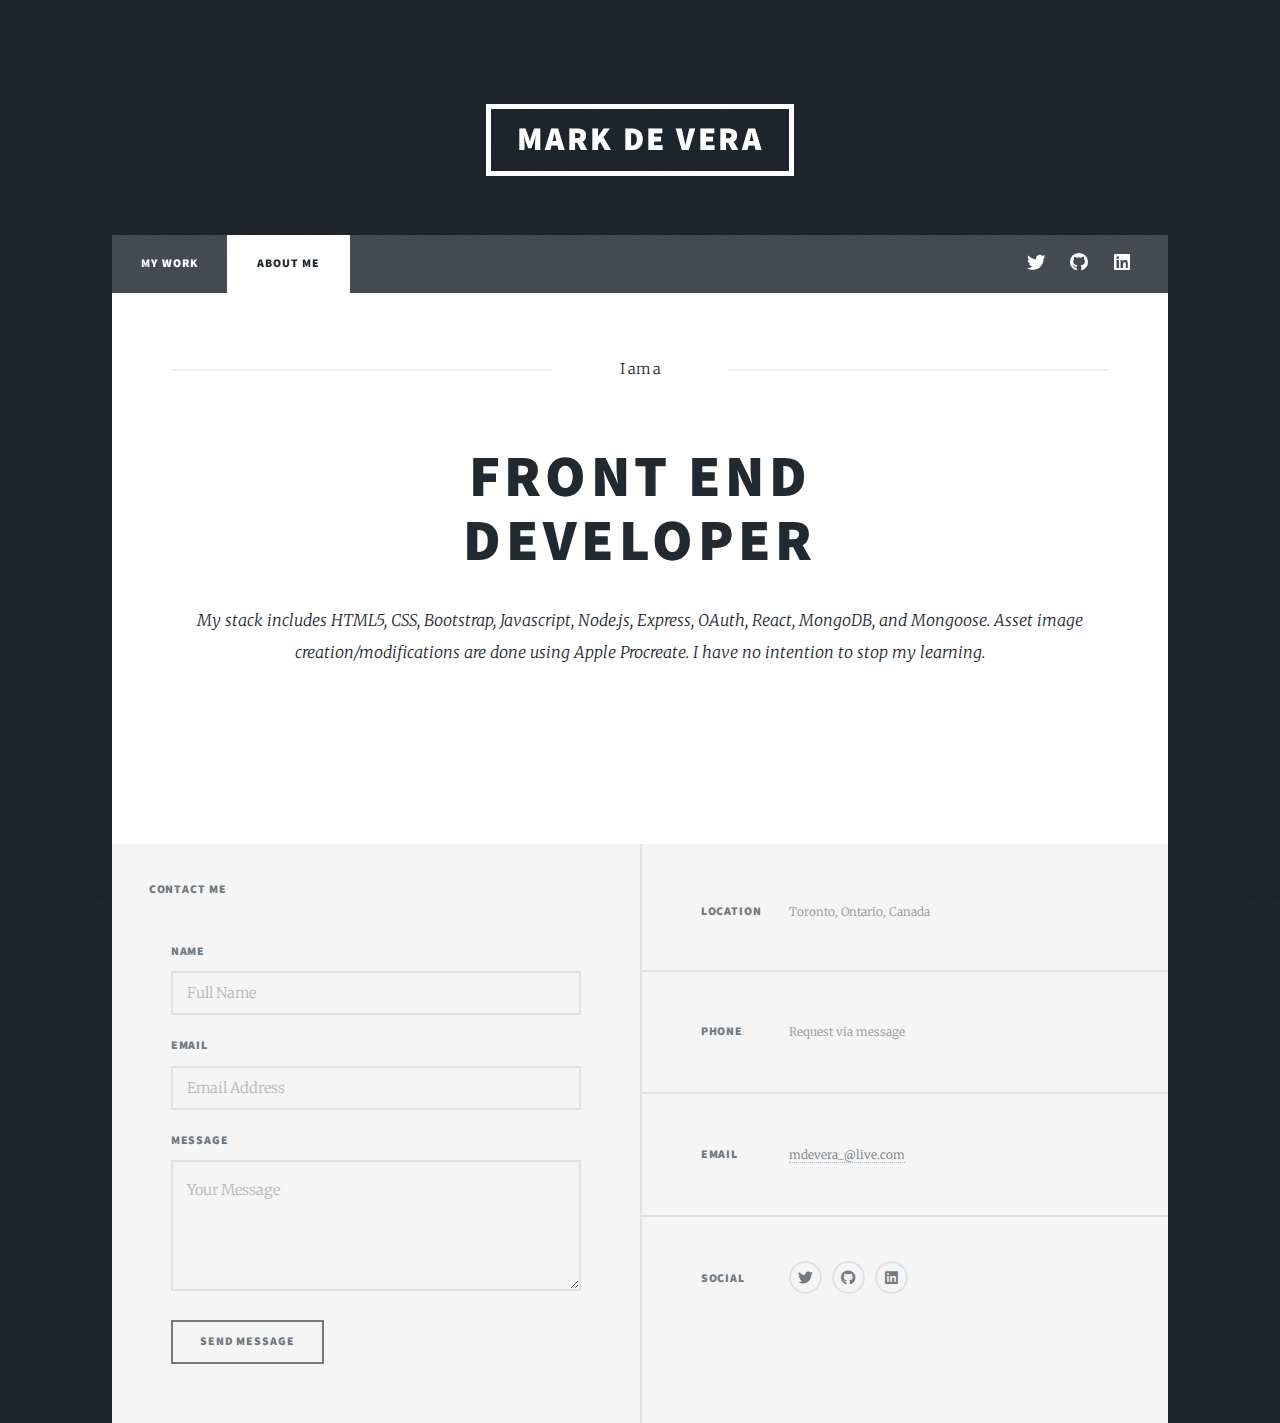
==== aboutme.html @ 7d1bdce5 "Update and rename generic.html to aboutme.html" ====
<!DOCTYPE HTML>
<!--
	Massively by HTML5 UP
	html5up.net | @ajlkn
	Free for personal and commercial use under the CCA 3.0 license (html5up.net/license)
-->
<html>
	<head>
		<title>mdevera</title>
		<meta charset="utf-8" />
		<meta name="viewport" content="width=device-width, initial-scale=1, user-scalable=no" />
		<link rel="stylesheet" href="assets/css/main.css" />
		<noscript><link rel="stylesheet" href="assets/css/noscript.css" /></noscript>
	</head>
	<body class="is-preload">

		<!-- Wrapper -->
			<div id="wrapper">

				<!-- Header -->
					<header id="header">
						<a href="index.html" class="logo">Mark De Vera</a>
					</header>

				<!-- Nav -->
					<nav id="nav">
						<ul class="links">
							<li><a href="index.html">My Work</a></li>
							<li class="active"><a href="aboutme.html">About Me</a></li>
						</ul>
						<ul class="icons">
							<li><a href="https://twitter.com/m4rkdev" class="icon brands fa-twitter"><span class="label">Twitter</span></a></li>
							<li><a href="https://github.com/murkle1" class="icon brands fa-github"><span class="label">GitHub</span></a></li>
							<li><a href="https://www.linkedin.com/in/mark-de-vera-bb4990233/" class="icon brands fa-linkedin"><span class="label">LinkedIn</span></a></li>
						</ul>
					</nav>

				<!-- Main -->
					<div id="main">

						<!-- Post -->
							<section class="post">
								<header class="major">
									<span class="date">I am a</span>
									<h1>Front End<br />
									Developer</h1>
									<p>My stack includes HTML5, CSS, Bootstrap, Javascript, Node.js, Express, OAuth, React, MongoDB, and Mongoose. Asset image creation/modifications are done using Apple Procreate. I have no intention to stop my learning.</p>
								</header>
								<div class="image main"><img src="images/prof2.jpg" alt="" /></div>
								<p>
					</div>

				<!-- Footer -->
					<footer id="footer">
						<section>
							<form action="https://formspree.io/f/xzbwywgw" method="post">
								<input type="hidden" name="_subject" value="job ????">
								<div class="fields">
									<h3> Contact Me</h3>
									<div class="field">
										<label for="name">Name</label>
										<input type="text" name="name" placeholder="Full Name" required>
									</div>
									<div class="field">
										<label for="email">Email</label>
										<input type="email" name="email" placeholder="Email Address" required>
									</div>
									<div class="field">
										<label for="message">Message</label>
										<textarea name="message" placeholder="Your Message" id="message" rows="3"></textarea>
									</div>
								</div>
								<ul class="actions">
									<li><button type="submit">Send Message</button></li>
								</ul>
							</form>
						</section>
						<section class="split contact">
							<section class="alt">
								<h3>Location</h3>
								<p>Toronto, Ontario, Canada</p>
							</section>
							<section>
								<h3>Phone</h3>
								<p>Request via message</p>
							</section>
							<section>
								<h3>Email</h3>
								<p><a href="#">mdevera_@live.com</a></p>
							</section>
							<section>
								<h3>Social</h3>
								<ul class="icons alt">
									<li><a href="https://twitter.com/m4rkdev" class="icon brands alt fa-twitter"><span class="label">Twitter</span></a></li>
									<li><a href="https://github.com/murkle1" class="icon brands alt fa-github"><span class="label">GitHub</span></a></li>
									<li><a href="https://www.linkedin.com/in/mark-de-vera-bb4990233/" class="icon brands fa-linkedin"><span class="label">LinkedIn</span></a></li>
								</ul>
							</section>
						</section>
					</footer>


		<!-- Scripts -->
			<script src="assets/js/jquery.min.js"></script>
			<script src="assets/js/jquery.scrollex.min.js"></script>
			<script src="assets/js/jquery.scrolly.min.js"></script>
			<script src="assets/js/browser.min.js"></script>
			<script src="assets/js/breakpoints.min.js"></script>
			<script src="assets/js/util.js"></script>
			<script src="assets/js/main.js"></script>

	</body>
</html>
---- assets/css/main.css ----
@import url(fontawesome-all.min.css);
@import url("https://fonts.googleapis.com/css?family=Merriweather:300,700,300italic,700italic|Source+Sans+Pro:900");

/*
	Massively by HTML5 UP
	html5up.net | @ajlkn
	Free for personal and commercial use under the CCA 3.0 license (html5up.net/license)
*/

html, body, div, span, applet, object,
iframe, h1, h2, h3, h4, h5, h6, p, blockquote,
pre, a, abbr, acronym, address, big, cite,
code, del, dfn, em, img, ins, kbd, q, s, samp,
small, strike, strong, sub, sup, tt, var, b,
u, i, center, dl, dt, dd, ol, ul, li, fieldset,
form, label, legend, table, caption, tbody,
tfoot, thead, tr, th, td, article, aside,
canvas, details, embed, figure, figcaption,
footer, header, hgroup, menu, nav, output, ruby,
section, summary, time, mark, audio, video {
	margin: 0;
	padding: 0;
	border: 0;
	font-size: 100%;
	font: inherit;
	vertical-align: baseline;}

article, aside, details, figcaption, figure,
footer, header, hgroup, menu, nav, section {
	display: block;}

body {
	line-height: 1;
}

ol, ul {
	list-style: none;
}

blockquote, q {
	quotes: none;
}

	blockquote:before, blockquote:after, q:before, q:after {
		content: '';
		content: none;
	}

table {
	border-collapse: collapse;
	border-spacing: 0;
}

body {
	-webkit-text-size-adjust: none;
}

mark {
	background-color: transparent;
	color: inherit;
}

input::-moz-focus-inner {
	border: 0;
	padding: 0;
}

input, select, textarea {
	-moz-appearance: none;
	-webkit-appearance: none;
	-ms-appearance: none;
	appearance: none;
}

/* Basic */

	@-ms-viewport {
		width: device-width;
	}

	body {
		-ms-overflow-style: scrollbar;
	}

	@media screen and (max-width: 480px) {

		html, body {
			min-width: 320px;
		}

	}

	html {
		box-sizing: border-box;
	}

	*, *:before, *:after {
		box-sizing: inherit;
	}

	body {
		background-color: #1e252d;
	}

		body.is-preload *, body.is-preload *:before, body.is-preload *:after {
			-moz-animation: none !important;
			-webkit-animation: none !important;
			-ms-animation: none !important;
			animation: none !important;
			-moz-transition: none !important;
			-webkit-transition: none !important;
			-ms-transition: none !important;
			transition: none !important;
		}

/* Type */

	html {
		font-size: 16pt;
	}

		@media screen and (max-width: 1680px) {

			html {
				font-size: 12pt;
			}

		}

		@media screen and (max-width: 1280px) {

			html {
				font-size: 11pt;
			}

		}

		@media screen and (max-width: 360px) {

			html {
				font-size: 10pt;
			}

		}

	body {
		color: #212931;
	}

	body, input, select, textarea {
		font-family: "Merriweather", Georgia, serif;
		font-weight: 300;
		font-size: 1rem;
		line-height: 2.375;
	}

	a {
		-moz-transition: color 0.2s ease-in-out, background-color 0.2s ease-in-out, border-color 0.2s ease-in-out, box-shadow 0.2s ease-in-out;
		-webkit-transition: color 0.2s ease-in-out, background-color 0.2s ease-in-out, border-color 0.2s ease-in-out, box-shadow 0.2s ease-in-out;
		-ms-transition: color 0.2s ease-in-out, background-color 0.2s ease-in-out, border-color 0.2s ease-in-out, box-shadow 0.2s ease-in-out;
		transition: color 0.2s ease-in-out, background-color 0.2s ease-in-out, border-color 0.2s ease-in-out, box-shadow 0.2s ease-in-out;
		border-bottom: dotted 1px;
		text-decoration: none;
	}

		a:hover {
			border-bottom-color: transparent;
		}

	strong, b {
		font-weight: 600;
	}

	em, i {
		font-style: italic;
	}

	p {
		text-align: justify;
		margin: 0 0 2rem 0;
	}

	h1, h2, h3, h4, h5, h6 {
		font-family: "Source Sans Pro", Helvetica, sans-serif;
		font-weight: 900;
		line-height: 1.5;
		letter-spacing: 0.075em;
		text-transform: uppercase;
		margin: 0 0 1rem 0;
	}

		h1 a, h2 a, h3 a, h4 a, h5 a, h6 a {
			border-bottom: 0;
			color: inherit;
			text-decoration: none;
		}

	h1 {
		font-size: 4rem;
		line-height: 1.1;
		margin: 0 0 2rem 0;
	}

	h2 {
		font-size: 1.75rem;
		line-height: 1.3;
		margin: 0 0 1.5rem 0;
	}

	h3 {
		font-size: 1.25rem;
		margin: 0 0 1.5rem 0;
	}

	h4 {
		font-size: 1rem;
	}

	h5 {
		font-size: 0.9rem;
	}

	h6 {
		font-size: 0.8rem;
	}

	sub {
		font-size: 0.8rem;
		position: relative;
		top: 0.5rem;
	}

	sup {
		font-size: 0.8rem;
		position: relative;
		top: -0.5rem;
	}

	blockquote {
		border-left: solid 4px;
		font-style: italic;
		margin: 0 0 2rem 0;
		padding: 0.5rem 0 0.5rem 2rem;
	}

	code {
		border: solid 2px;
		font-family: "Courier New", monospace;
		font-size: 0.9rem;
		margin: 0 0.25rem;
		padding: 0.25rem 0.65rem;
	}

	pre {
		-webkit-overflow-scrolling: touch;
		font-family: "Courier New", monospace;
		font-size: 0.9rem;
		margin: 0 0 2rem 0;
	}

		pre code {
			display: block;
			line-height: 1.75;
			padding: 1rem 1.5rem;
			overflow-x: auto;
		}

	hr {
		border: 0;
		border-bottom: solid 2px;
		margin: 3rem 0;
	}

		hr.major {
			margin: 5rem 0;
		}

	.align-left {
		text-align: left;
	}

	.align-center {
		text-align: center;
	}

	.align-right {
		text-align: right;
	}

	input, select, textarea {
		color: #212931;
	}

	a {
		color: #212931;
		border-bottom-color: rgba(33, 41, 49, 0.5);
	}

		a:hover {
			border-bottom-color: transparent;
			color: #18bfef !important;
		}

	strong, b {
		color: #212931;
	}

	h1, h2, h3, h4, h5, h6 {
		color: #212931;
	}

	blockquote {
		border-left-color: #eeeeee;
	}

	code {
		background: rgba(220, 220, 220, 0.25);
		border-color: #eeeeee;
	}

	hr {
		border-bottom-color: #eeeeee;
	}

/* Row */

	.row {
		display: flex;
		flex-wrap: wrap;
		box-sizing: border-box;
		align-items: stretch;
	}

		.row > * {
			box-sizing: border-box;
		}

		.row.gtr-uniform > * > :last-child {
			margin-bottom: 0;
		}

		.row.aln-left {
			justify-content: flex-start;
		}

		.row.aln-center {
			justify-content: center;
		}

		.row.aln-right {
			justify-content: flex-end;
		}

		.row.aln-top {
			align-items: flex-start;
		}

		.row.aln-middle {
			align-items: center;
		}

		.row.aln-bottom {
			align-items: flex-end;
		}

		.row > .imp {
			order: -1;
		}

		.row > .col-1 {
			width: 8.33333%;
		}

		.row > .off-1 {
			margin-left: 8.33333%;
		}

		.row > .col-2 {
			width: 16.66667%;
		}

		.row > .off-2 {
			margin-left: 16.66667%;
		}

		.row > .col-3 {
			width: 25%;
		}

		.row > .off-3 {
			margin-left: 25%;
		}

		.row > .col-4 {
			width: 33.33333%;
		}

		.row > .off-4 {
			margin-left: 33.33333%;
		}

		.row > .col-5 {
			width: 41.66667%;
		}

		.row > .off-5 {
			margin-left: 41.66667%;
		}

		.row > .col-6 {
			width: 50%;
		}

		.row > .off-6 {
			margin-left: 50%;
		}

		.row > .col-7 {
			width: 58.33333%;
		}

		.row > .off-7 {
			margin-left: 58.33333%;
		}

		.row > .col-8 {
			width: 66.66667%;
		}

		.row > .off-8 {
			margin-left: 66.66667%;
		}

		.row > .col-9 {
			width: 75%;
		}

		.row > .off-9 {
			margin-left: 75%;
		}

		.row > .col-10 {
			width: 83.33333%;
		}

		.row > .off-10 {
			margin-left: 83.33333%;
		}

		.row > .col-11 {
			width: 91.66667%;
		}

		.row > .off-11 {
			margin-left: 91.66667%;
		}

		.row > .col-12 {
			width: 100%;
		}

		.row > .off-12 {
			margin-left: 100%;
		}

		.row.gtr-0 {
			margin-top: 0;
			margin-left: 0rem;
		}

			.row.gtr-0 > * {
				padding: 0 0 0 0rem;
			}

			.row.gtr-0.gtr-uniform {
				margin-top: 0rem;
			}

				.row.gtr-0.gtr-uniform > * {
					padding-top: 0rem;
				}

		.row.gtr-25 {
			margin-top: 0;
			margin-left: -0.375rem;
		}

			.row.gtr-25 > * {
				padding: 0 0 0 0.375rem;
			}

			.row.gtr-25.gtr-uniform {
				margin-top: -0.375rem;
			}

				.row.gtr-25.gtr-uniform > * {
					padding-top: 0.375rem;
				}

		.row.gtr-50 {
			margin-top: 0;
			margin-left: -0.75rem;
		}

			.row.gtr-50 > * {
				padding: 0 0 0 0.75rem;
			}

			.row.gtr-50.gtr-uniform {
				margin-top: -0.75rem;
			}

				.row.gtr-50.gtr-uniform > * {
					padding-top: 0.75rem;
				}

		.row {
			margin-top: 0;
			margin-left: -1.5rem;
		}

			.row > * {
				padding: 0 0 0 1.5rem;
			}

			.row.gtr-uniform {
				margin-top: -1.5rem;
			}

				.row.gtr-uniform > * {
					padding-top: 1.5rem;
				}

		.row.gtr-150 {
			margin-top: 0;
			margin-left: -2.25rem;
		}

			.row.gtr-150 > * {
				padding: 0 0 0 2.25rem;
			}

			.row.gtr-150.gtr-uniform {
				margin-top: -2.25rem;
			}

				.row.gtr-150.gtr-uniform > * {
					padding-top: 2.25rem;
				}

		.row.gtr-200 {
			margin-top: 0;
			margin-left: -3rem;
		}

			.row.gtr-200 > * {
				padding: 0 0 0 3rem;
			}

			.row.gtr-200.gtr-uniform {
				margin-top: -3rem;
			}

				.row.gtr-200.gtr-uniform > * {
					padding-top: 3rem;
				}

		@media screen and (max-width: 1680px) {

			.row {
				display: flex;
				flex-wrap: wrap;
				box-sizing: border-box;
				align-items: stretch;
			}

				.row > * {
					box-sizing: border-box;
				}

				.row.gtr-uniform > * > :last-child {
					margin-bottom: 0;
				}

				.row.aln-left {
					justify-content: flex-start;
				}

				.row.aln-center {
					justify-content: center;
				}

				.row.aln-right {
					justify-content: flex-end;
				}

				.row.aln-top {
					align-items: flex-start;
				}

				.row.aln-middle {
					align-items: center;
				}

				.row.aln-bottom {
					align-items: flex-end;
				}

				.row > .imp-xlarge {
					order: -1;
				}

				.row > .col-1-xlarge {
					width: 8.33333%;
				}

				.row > .off-1-xlarge {
					margin-left: 8.33333%;
				}

				.row > .col-2-xlarge {
					width: 16.66667%;
				}

				.row > .off-2-xlarge {
					margin-left: 16.66667%;
				}

				.row > .col-3-xlarge {
					width: 25%;
				}

				.row > .off-3-xlarge {
					margin-left: 25%;
				}

				.row > .col-4-xlarge {
					width: 33.33333%;
				}

				.row > .off-4-xlarge {
					margin-left: 33.33333%;
				}

				.row > .col-5-xlarge {
					width: 41.66667%;
				}

				.row > .off-5-xlarge {
					margin-left: 41.66667%;
				}

				.row > .col-6-xlarge {
					width: 50%;
				}

				.row > .off-6-xlarge {
					margin-left: 50%;
				}

				.row > .col-7-xlarge {
					width: 58.33333%;
				}

				.row > .off-7-xlarge {
					margin-left: 58.33333%;
				}

				.row > .col-8-xlarge {
					width: 66.66667%;
				}

				.row > .off-8-xlarge {
					margin-left: 66.66667%;
				}

				.row > .col-9-xlarge {
					width: 75%;
				}

				.row > .off-9-xlarge {
					margin-left: 75%;
				}

				.row > .col-10-xlarge {
					width: 83.33333%;
				}

				.row > .off-10-xlarge {
					margin-left: 83.33333%;
				}

				.row > .col-11-xlarge {
					width: 91.66667%;
				}

				.row > .off-11-xlarge {
					margin-left: 91.66667%;
				}

				.row > .col-12-xlarge {
					width: 100%;
				}

				.row > .off-12-xlarge {
					margin-left: 100%;
				}

				.row.gtr-0 {
					margin-top: 0;
					margin-left: 0rem;
				}

					.row.gtr-0 > * {
						padding: 0 0 0 0rem;
					}

					.row.gtr-0.gtr-uniform {
						margin-top: 0rem;
					}

						.row.gtr-0.gtr-uniform > * {
							padding-top: 0rem;
						}

				.row.gtr-25 {
					margin-top: 0;
					margin-left: -0.375rem;
				}

					.row.gtr-25 > * {
						padding: 0 0 0 0.375rem;
					}

					.row.gtr-25.gtr-uniform {
						margin-top: -0.375rem;
					}

						.row.gtr-25.gtr-uniform > * {
							padding-top: 0.375rem;
						}

				.row.gtr-50 {
					margin-top: 0;
					margin-left: -0.75rem;
				}

					.row.gtr-50 > * {
						padding: 0 0 0 0.75rem;
					}

					.row.gtr-50.gtr-uniform {
						margin-top: -0.75rem;
					}

						.row.gtr-50.gtr-uniform > * {
							padding-top: 0.75rem;
						}

				.row {
					margin-top: 0;
					margin-left: -1.5rem;
				}

					.row > * {
						padding: 0 0 0 1.5rem;
					}

					.row.gtr-uniform {
						margin-top: -1.5rem;
					}

						.row.gtr-uniform > * {
							padding-top: 1.5rem;
						}

				.row.gtr-150 {
					margin-top: 0;
					margin-left: -2.25rem;
				}

					.row.gtr-150 > * {
						padding: 0 0 0 2.25rem;
					}

					.row.gtr-150.gtr-uniform {
						margin-top: -2.25rem;
					}

						.row.gtr-150.gtr-uniform > * {
							padding-top: 2.25rem;
						}

				.row.gtr-200 {
					margin-top: 0;
					margin-left: -3rem;
				}

					.row.gtr-200 > * {
						padding: 0 0 0 3rem;
					}

					.row.gtr-200.gtr-uniform {
						margin-top: -3rem;
					}

						.row.gtr-200.gtr-uniform > * {
							padding-top: 3rem;
						}

		}

		@media screen and (max-width: 1280px) {

			.row {
				display: flex;
				flex-wrap: wrap;
				box-sizing: border-box;
				align-items: stretch;
			}

				.row > * {
					box-sizing: border-box;
				}

				.row.gtr-uniform > * > :last-child {
					margin-bottom: 0;
				}

				.row.aln-left {
					justify-content: flex-start;
				}

				.row.aln-center {
					justify-content: center;
				}

				.row.aln-right {
					justify-content: flex-end;
				}

				.row.aln-top {
					align-items: flex-start;
				}

				.row.aln-middle {
					align-items: center;
				}

				.row.aln-bottom {
					align-items: flex-end;
				}

				.row > .imp-large {
					order: -1;
				}

				.row > .col-1-large {
					width: 8.33333%;
				}

				.row > .off-1-large {
					margin-left: 8.33333%;
				}

				.row > .col-2-large {
					width: 16.66667%;
				}

				.row > .off-2-large {
					margin-left: 16.66667%;
				}

				.row > .col-3-large {
					width: 25%;
				}

				.row > .off-3-large {
					margin-left: 25%;
				}

				.row > .col-4-large {
					width: 33.33333%;
				}

				.row > .off-4-large {
					margin-left: 33.33333%;
				}

				.row > .col-5-large {
					width: 41.66667%;
				}

				.row > .off-5-large {
					margin-left: 41.66667%;
				}

				.row > .col-6-large {
					width: 50%;
				}

				.row > .off-6-large {
					margin-left: 50%;
				}

				.row > .col-7-large {
					width: 58.33333%;
				}

				.row > .off-7-large {
					margin-left: 58.33333%;
				}

				.row > .col-8-large {
					width: 66.66667%;
				}

				.row > .off-8-large {
					margin-left: 66.66667%;
				}

				.row > .col-9-large {
					width: 75%;
				}

				.row > .off-9-large {
					margin-left: 75%;
				}

				.row > .col-10-large {
					width: 83.33333%;
				}

				.row > .off-10-large {
					margin-left: 83.33333%;
				}

				.row > .col-11-large {
					width: 91.66667%;
				}

				.row > .off-11-large {
					margin-left: 91.66667%;
				}

				.row > .col-12-large {
					width: 100%;
				}

				.row > .off-12-large {
					margin-left: 100%;
				}

				.row.gtr-0 {
					margin-top: 0;
					margin-left: 0rem;
				}

					.row.gtr-0 > * {
						padding: 0 0 0 0rem;
					}

					.row.gtr-0.gtr-uniform {
						margin-top: 0rem;
					}

						.row.gtr-0.gtr-uniform > * {
							padding-top: 0rem;
						}

				.row.gtr-25 {
					margin-top: 0;
					margin-left: -0.375rem;
				}

					.row.gtr-25 > * {
						padding: 0 0 0 0.375rem;
					}

					.row.gtr-25.gtr-uniform {
						margin-top: -0.375rem;
					}

						.row.gtr-25.gtr-uniform > * {
							padding-top: 0.375rem;
						}

				.row.gtr-50 {
					margin-top: 0;
					margin-left: -0.75rem;
				}

					.row.gtr-50 > * {
						padding: 0 0 0 0.75rem;
					}

					.row.gtr-50.gtr-uniform {
						margin-top: -0.75rem;
					}

						.row.gtr-50.gtr-uniform > * {
							padding-top: 0.75rem;
						}

				.row {
					margin-top: 0;
					margin-left: -1.5rem;
				}

					.row > * {
						padding: 0 0 0 1.5rem;
					}

					.row.gtr-uniform {
						margin-top: -1.5rem;
					}

						.row.gtr-uniform > * {
							padding-top: 1.5rem;
						}

				.row.gtr-150 {
					margin-top: 0;
					margin-left: -2.25rem;
				}

					.row.gtr-150 > * {
						padding: 0 0 0 2.25rem;
					}

					.row.gtr-150.gtr-uniform {
						margin-top: -2.25rem;
					}

						.row.gtr-150.gtr-uniform > * {
							padding-top: 2.25rem;
						}

				.row.gtr-200 {
					margin-top: 0;
					margin-left: -3rem;
				}

					.row.gtr-200 > * {
						padding: 0 0 0 3rem;
					}

					.row.gtr-200.gtr-uniform {
						margin-top: -3rem;
					}

						.row.gtr-200.gtr-uniform > * {
							padding-top: 3rem;
						}

		}

		@media screen and (max-width: 980px) {

			.row {
				display: flex;
				flex-wrap: wrap;
				box-sizing: border-box;
				align-items: stretch;
			}

				.row > * {
					box-sizing: border-box;
				}

				.row.gtr-uniform > * > :last-child {
					margin-bottom: 0;
				}

				.row.aln-left {
					justify-content: flex-start;
				}

				.row.aln-center {
					justify-content: center;
				}

				.row.aln-right {
					justify-content: flex-end;
				}

				.row.aln-top {
					align-items: flex-start;
				}

				.row.aln-middle {
					align-items: center;
				}

				.row.aln-bottom {
					align-items: flex-end;
				}

				.row > .imp-medium {
					order: -1;
				}

				.row > .col-1-medium {
					width: 8.33333%;
				}

				.row > .off-1-medium {
					margin-left: 8.33333%;
				}

				.row > .col-2-medium {
					width: 16.66667%;
				}

				.row > .off-2-medium {
					margin-left: 16.66667%;
				}

				.row > .col-3-medium {
					width: 25%;
				}

				.row > .off-3-medium {
					margin-left: 25%;
				}

				.row > .col-4-medium {
					width: 33.33333%;
				}

				.row > .off-4-medium {
					margin-left: 33.33333%;
				}

				.row > .col-5-medium {
					width: 41.66667%;
				}

				.row > .off-5-medium {
					margin-left: 41.66667%;
				}

				.row > .col-6-medium {
					width: 50%;
				}

				.row > .off-6-medium {
					margin-left: 50%;
				}

				.row > .col-7-medium {
					width: 58.33333%;
				}

				.row > .off-7-medium {
					margin-left: 58.33333%;
				}

				.row > .col-8-medium {
					width: 66.66667%;
				}

				.row > .off-8-medium {
					margin-left: 66.66667%;
				}

				.row > .col-9-medium {
					width: 75%;
				}

				.row > .off-9-medium {
					margin-left: 75%;
				}

				.row > .col-10-medium {
					width: 83.33333%;
				}

				.row > .off-10-medium {
					margin-left: 83.33333%;
				}

				.row > .col-11-medium {
					width: 91.66667%;
				}

				.row > .off-11-medium {
					margin-left: 91.66667%;
				}

				.row > .col-12-medium {
					width: 100%;
				}

				.row > .off-12-medium {
					margin-left: 100%;
				}

				.row.gtr-0 {
					margin-top: 0;
					margin-left: 0rem;
				}

					.row.gtr-0 > * {
						padding: 0 0 0 0rem;
					}

					.row.gtr-0.gtr-uniform {
						margin-top: 0rem;
					}

						.row.gtr-0.gtr-uniform > * {
							padding-top: 0rem;
						}

				.row.gtr-25 {
					margin-top: 0;
					margin-left: -0.375rem;
				}

					.row.gtr-25 > * {
						padding: 0 0 0 0.375rem;
					}

					.row.gtr-25.gtr-uniform {
						margin-top: -0.375rem;
					}

						.row.gtr-25.gtr-uniform > * {
							padding-top: 0.375rem;
						}

				.row.gtr-50 {
					margin-top: 0;
					margin-left: -0.75rem;
				}

					.row.gtr-50 > * {
						padding: 0 0 0 0.75rem;
					}

					.row.gtr-50.gtr-uniform {
						margin-top: -0.75rem;
					}

						.row.gtr-50.gtr-uniform > * {
							padding-top: 0.75rem;
						}

				.row {
					margin-top: 0;
					margin-left: -1.5rem;
				}

					.row > * {
						padding: 0 0 0 1.5rem;
					}

					.row.gtr-uniform {
						margin-top: -1.5rem;
					}

						.row.gtr-uniform > * {
							padding-top: 1.5rem;
						}

				.row.gtr-150 {
					margin-top: 0;
					margin-left: -2.25rem;
				}

					.row.gtr-150 > * {
						padding: 0 0 0 2.25rem;
					}

					.row.gtr-150.gtr-uniform {
						margin-top: -2.25rem;
					}

						.row.gtr-150.gtr-uniform > * {
							padding-top: 2.25rem;
						}

				.row.gtr-200 {
					margin-top: 0;
					margin-left: -3rem;
				}

					.row.gtr-200 > * {
						padding: 0 0 0 3rem;
					}

					.row.gtr-200.gtr-uniform {
						margin-top: -3rem;
					}

						.row.gtr-200.gtr-uniform > * {
							padding-top: 3rem;
						}

		}

		@media screen and (max-width: 736px) {

			.row {
				display: flex;
				flex-wrap: wrap;
				box-sizing: border-box;
				align-items: stretch;
			}

				.row > * {
					box-sizing: border-box;
				}

				.row.gtr-uniform > * > :last-child {
					margin-bottom: 0;
				}

				.row.aln-left {
					justify-content: flex-start;
				}

				.row.aln-center {
					justify-content: center;
				}

				.row.aln-right {
					justify-content: flex-end;
				}

				.row.aln-top {
					align-items: flex-start;
				}

				.row.aln-middle {
					align-items: center;
				}

				.row.aln-bottom {
					align-items: flex-end;
				}

				.row > .imp-small {
					order: -1;
				}

				.row > .col-1-small {
					width: 8.33333%;
				}

				.row > .off-1-small {
					margin-left: 8.33333%;
				}

				.row > .col-2-small {
					width: 16.66667%;
				}

				.row > .off-2-small {
					margin-left: 16.66667%;
				}

				.row > .col-3-small {
					width: 25%;
				}

				.row > .off-3-small {
					margin-left: 25%;
				}

				.row > .col-4-small {
					width: 33.33333%;
				}

				.row > .off-4-small {
					margin-left: 33.33333%;
				}

				.row > .col-5-small {
					width: 41.66667%;
				}

				.row > .off-5-small {
					margin-left: 41.66667%;
				}

				.row > .col-6-small {
					width: 50%;
				}

				.row > .off-6-small {
					margin-left: 50%;
				}

				.row > .col-7-small {
					width: 58.33333%;
				}

				.row > .off-7-small {
					margin-left: 58.33333%;
				}

				.row > .col-8-small {
					width: 66.66667%;
				}

				.row > .off-8-small {
					margin-left: 66.66667%;
				}

				.row > .col-9-small {
					width: 75%;
				}

				.row > .off-9-small {
					margin-left: 75%;
				}

				.row > .col-10-small {
					width: 83.33333%;
				}

				.row > .off-10-small {
					margin-left: 83.33333%;
				}

				.row > .col-11-small {
					width: 91.66667%;
				}

				.row > .off-11-small {
					margin-left: 91.66667%;
				}

				.row > .col-12-small {
					width: 100%;
				}

				.row > .off-12-small {
					margin-left: 100%;
				}

				.row.gtr-0 {
					margin-top: 0;
					margin-left: 0rem;
				}

					.row.gtr-0 > * {
						padding: 0 0 0 0rem;
					}

					.row.gtr-0.gtr-uniform {
						margin-top: 0rem;
					}

						.row.gtr-0.gtr-uniform > * {
							padding-top: 0rem;
						}

				.row.gtr-25 {
					margin-top: 0;
					margin-left: -0.375rem;
				}

					.row.gtr-25 > * {
						padding: 0 0 0 0.375rem;
					}

					.row.gtr-25.gtr-uniform {
						margin-top: -0.375rem;
					}

						.row.gtr-25.gtr-uniform > * {
							padding-top: 0.375rem;
						}

				.row.gtr-50 {
					margin-top: 0;
					margin-left: -0.75rem;
				}

					.row.gtr-50 > * {
						padding: 0 0 0 0.75rem;
					}

					.row.gtr-50.gtr-uniform {
						margin-top: -0.75rem;
					}

						.row.gtr-50.gtr-uniform > * {
							padding-top: 0.75rem;
						}

				.row {
					margin-top: 0;
					margin-left: -1.5rem;
				}

					.row > * {
						padding: 0 0 0 1.5rem;
					}

					.row.gtr-uniform {
						margin-top: -1.5rem;
					}

						.row.gtr-uniform > * {
							padding-top: 1.5rem;
						}

				.row.gtr-150 {
					margin-top: 0;
					margin-left: -2.25rem;
				}

					.row.gtr-150 > * {
						padding: 0 0 0 2.25rem;
					}

					.row.gtr-150.gtr-uniform {
						margin-top: -2.25rem;
					}

						.row.gtr-150.gtr-uniform > * {
							padding-top: 2.25rem;
						}

				.row.gtr-200 {
					margin-top: 0;
					margin-left: -3rem;
				}

					.row.gtr-200 > * {
						padding: 0 0 0 3rem;
					}

					.row.gtr-200.gtr-uniform {
						margin-top: -3rem;
					}

						.row.gtr-200.gtr-uniform > * {
							padding-top: 3rem;
						}

		}

		@media screen and (max-width: 480px) {

			.row {
				display: flex;
				flex-wrap: wrap;
				box-sizing: border-box;
				align-items: stretch;
			}

				.row > * {
					box-sizing: border-box;
				}

				.row.gtr-uniform > * > :last-child {
					margin-bottom: 0;
				}

				.row.aln-left {
					justify-content: flex-start;
				}

				.row.aln-center {
					justify-content: center;
				}

				.row.aln-right {
					justify-content: flex-end;
				}

				.row.aln-top {
					align-items: flex-start;
				}

				.row.aln-middle {
					align-items: center;
				}

				.row.aln-bottom {
					align-items: flex-end;
				}

				.row > .imp-xsmall {
					order: -1;
				}

				.row > .col-1-xsmall {
					width: 8.33333%;
				}

				.row > .off-1-xsmall {
					margin-left: 8.33333%;
				}

				.row > .col-2-xsmall {
					width: 16.66667%;
				}

				.row > .off-2-xsmall {
					margin-left: 16.66667%;
				}

				.row > .col-3-xsmall {
					width: 25%;
				}

				.row > .off-3-xsmall {
					margin-left: 25%;
				}

				.row > .col-4-xsmall {
					width: 33.33333%;
				}

				.row > .off-4-xsmall {
					margin-left: 33.33333%;
				}

				.row > .col-5-xsmall {
					width: 41.66667%;
				}

				.row > .off-5-xsmall {
					margin-left: 41.66667%;
				}

				.row > .col-6-xsmall {
					width: 50%;
				}

				.row > .off-6-xsmall {
					margin-left: 50%;
				}

				.row > .col-7-xsmall {
					width: 58.33333%;
				}

				.row > .off-7-xsmall {
					margin-left: 58.33333%;
				}

				.row > .col-8-xsmall {
					width: 66.66667%;
				}

				.row > .off-8-xsmall {
					margin-left: 66.66667%;
				}

				.row > .col-9-xsmall {
					width: 75%;
				}

				.row > .off-9-xsmall {
					margin-left: 75%;
				}

				.row > .col-10-xsmall {
					width: 83.33333%;
				}

				.row > .off-10-xsmall {
					margin-left: 83.33333%;
				}

				.row > .col-11-xsmall {
					width: 91.66667%;
				}

				.row > .off-11-xsmall {
					margin-left: 91.66667%;
				}

				.row > .col-12-xsmall {
					width: 100%;
				}

				.row > .off-12-xsmall {
					margin-left: 100%;
				}

				.row.gtr-0 {
					margin-top: 0;
					margin-left: 0rem;
				}

					.row.gtr-0 > * {
						padding: 0 0 0 0rem;
					}

					.row.gtr-0.gtr-uniform {
						margin-top: 0rem;
					}

						.row.gtr-0.gtr-uniform > * {
							padding-top: 0rem;
						}

				.row.gtr-25 {
					margin-top: 0;
					margin-left: -0.375rem;
				}

					.row.gtr-25 > * {
						padding: 0 0 0 0.375rem;
					}

					.row.gtr-25.gtr-uniform {
						margin-top: -0.375rem;
					}

						.row.gtr-25.gtr-uniform > * {
							padding-top: 0.375rem;
						}

				.row.gtr-50 {
					margin-top: 0;
					margin-left: -0.75rem;
				}

					.row.gtr-50 > * {
						padding: 0 0 0 0.75rem;
					}

					.row.gtr-50.gtr-uniform {
						margin-top: -0.75rem;
					}

						.row.gtr-50.gtr-uniform > * {
							padding-top: 0.75rem;
						}

				.row {
					margin-top: 0;
					margin-left: -1.5rem;
				}

					.row > * {
						padding: 0 0 0 1.5rem;
					}

					.row.gtr-uniform {
						margin-top: -1.5rem;
					}

						.row.gtr-uniform > * {
							padding-top: 1.5rem;
						}

				.row.gtr-150 {
					margin-top: 0;
					margin-left: -2.25rem;
				}

					.row.gtr-150 > * {
						padding: 0 0 0 2.25rem;
					}

					.row.gtr-150.gtr-uniform {
						margin-top: -2.25rem;
					}

						.row.gtr-150.gtr-uniform > * {
							padding-top: 2.25rem;
						}

				.row.gtr-200 {
					margin-top: 0;
					margin-left: -3rem;
				}

					.row.gtr-200 > * {
						padding: 0 0 0 3rem;
					}

					.row.gtr-200.gtr-uniform {
						margin-top: -3rem;
					}

						.row.gtr-200.gtr-uniform > * {
							padding-top: 3rem;
						}

		}

		@media screen and (max-width: 360px) {

			.row {
				display: flex;
				flex-wrap: wrap;
				box-sizing: border-box;
				align-items: stretch;
			}

				.row > * {
					box-sizing: border-box;
				}

				.row.gtr-uniform > * > :last-child {
					margin-bottom: 0;
				}

				.row.aln-left {
					justify-content: flex-start;
				}

				.row.aln-center {
					justify-content: center;
				}

				.row.aln-right {
					justify-content: flex-end;
				}

				.row.aln-top {
					align-items: flex-start;
				}

				.row.aln-middle {
					align-items: center;
				}

				.row.aln-bottom {
					align-items: flex-end;
				}

				.row > .imp-xxsmall {
					order: -1;
				}

				.row > .col-1-xxsmall {
					width: 8.33333%;
				}

				.row > .off-1-xxsmall {
					margin-left: 8.33333%;
				}

				.row > .col-2-xxsmall {
					width: 16.66667%;
				}

				.row > .off-2-xxsmall {
					margin-left: 16.66667%;
				}

				.row > .col-3-xxsmall {
					width: 25%;
				}

				.row > .off-3-xxsmall {
					margin-left: 25%;
				}

				.row > .col-4-xxsmall {
					width: 33.33333%;
				}

				.row > .off-4-xxsmall {
					margin-left: 33.33333%;
				}

				.row > .col-5-xxsmall {
					width: 41.66667%;
				}

				.row > .off-5-xxsmall {
					margin-left: 41.66667%;
				}

				.row > .col-6-xxsmall {
					width: 50%;
				}

				.row > .off-6-xxsmall {
					margin-left: 50%;
				}

				.row > .col-7-xxsmall {
					width: 58.33333%;
				}

				.row > .off-7-xxsmall {
					margin-left: 58.33333%;
				}

				.row > .col-8-xxsmall {
					width: 66.66667%;
				}

				.row > .off-8-xxsmall {
					margin-left: 66.66667%;
				}

				.row > .col-9-xxsmall {
					width: 75%;
				}

				.row > .off-9-xxsmall {
					margin-left: 75%;
				}

				.row > .col-10-xxsmall {
					width: 83.33333%;
				}

				.row > .off-10-xxsmall {
					margin-left: 83.33333%;
				}

				.row > .col-11-xxsmall {
					width: 91.66667%;
				}

				.row > .off-11-xxsmall {
					margin-left: 91.66667%;
				}

				.row > .col-12-xxsmall {
					width: 100%;
				}

				.row > .off-12-xxsmall {
					margin-left: 100%;
				}

				.row.gtr-0 {
					margin-top: 0;
					margin-left: 0rem;
				}

					.row.gtr-0 > * {
						padding: 0 0 0 0rem;
					}

					.row.gtr-0.gtr-uniform {
						margin-top: 0rem;
					}

						.row.gtr-0.gtr-uniform > * {
							padding-top: 0rem;
						}

				.row.gtr-25 {
					margin-top: 0;
					margin-left: -0.375rem;
				}

					.row.gtr-25 > * {
						padding: 0 0 0 0.375rem;
					}

					.row.gtr-25.gtr-uniform {
						margin-top: -0.375rem;
					}

						.row.gtr-25.gtr-uniform > * {
							padding-top: 0.375rem;
						}

				.row.gtr-50 {
					margin-top: 0;
					margin-left: -0.75rem;
				}

					.row.gtr-50 > * {
						padding: 0 0 0 0.75rem;
					}

					.row.gtr-50.gtr-uniform {
						margin-top: -0.75rem;
					}

						.row.gtr-50.gtr-uniform > * {
							padding-top: 0.75rem;
						}

				.row {
					margin-top: 0;
					margin-left: -1.5rem;
				}

					.row > * {
						padding: 0 0 0 1.5rem;
					}

					.row.gtr-uniform {
						margin-top: -1.5rem;
					}

						.row.gtr-uniform > * {
							padding-top: 1.5rem;
						}

				.row.gtr-150 {
					margin-top: 0;
					margin-left: -2.25rem;
				}

					.row.gtr-150 > * {
						padding: 0 0 0 2.25rem;
					}

					.row.gtr-150.gtr-uniform {
						margin-top: -2.25rem;
					}

						.row.gtr-150.gtr-uniform > * {
							padding-top: 2.25rem;
						}

				.row.gtr-200 {
					margin-top: 0;
					margin-left: -3rem;
				}

					.row.gtr-200 > * {
						padding: 0 0 0 3rem;
					}

					.row.gtr-200.gtr-uniform {
						margin-top: -3rem;
					}

						.row.gtr-200.gtr-uniform > * {
							padding-top: 3rem;
						}

		}

/* Box */

	.box {
		border: solid 2px;
		margin-bottom: 2rem;
		padding: 1.5rem;
	}

		.box > :last-child,
		.box > :last-child > :last-child,
		.box > :last-child > :last-child > :last-child {
			margin-bottom: 0;
		}

		.box.alt {
			border: 0;
			border-radius: 0;
			padding: 0;
		}

	.box {
		border-color: #eeeeee;
	}

/* Button */

	input[type="submit"],
	input[type="reset"],
	input[type="button"],
	button,
	.button {
		-moz-appearance: none;
		-webkit-appearance: none;
		-ms-appearance: none;
		appearance: none;
		-moz-transition: background-color 0.2s ease-in-out, box-shadow 0.2s ease-in-out, color 0.2s ease-in-out;
		-webkit-transition: background-color 0.2s ease-in-out, box-shadow 0.2s ease-in-out, color 0.2s ease-in-out;
		-ms-transition: background-color 0.2s ease-in-out, box-shadow 0.2s ease-in-out, color 0.2s ease-in-out;
		transition: background-color 0.2s ease-in-out, box-shadow 0.2s ease-in-out, color 0.2s ease-in-out;
		border: 0;
		border-radius: 0;
		cursor: pointer;
		display: inline-block;
		font-family: "Source Sans Pro", Helvetica, sans-serif;
		font-size: 0.8rem;
		font-weight: 900;
		letter-spacing: 0.075em;
		height: 3rem;
		line-height: 3rem;
		padding: 0 2rem;
		text-align: center;
		text-decoration: none;
		text-transform: uppercase;
		white-space: nowrap;
	}

		input[type="submit"].icon:before,
		input[type="reset"].icon:before,
		input[type="button"].icon:before,
		button.icon:before,
		.button.icon:before {
			margin-right: 0.5rem;
		}

		input[type="submit"].icon.solo,
		input[type="reset"].icon.solo,
		input[type="button"].icon.solo,
		button.icon.solo,
		.button.icon.solo {
			position: relative;
			width: 4rem;
			height: 4rem;
			line-height: 4rem;
			border-radius: 4rem;
			text-indent: 4rem;
			overflow: hidden;
			padding: 0;
			white-space: nowrap;
		}

			input[type="submit"].icon.solo:before,
			input[type="reset"].icon.solo:before,
			input[type="button"].icon.solo:before,
			button.icon.solo:before,
			.button.icon.solo:before {
				position: absolute;
				display: block;
				top: 0;
				left: 0;
				width: inherit;
				height: inherit;
				line-height: inherit;
				font-size: 1.25rem;
				margin-right: 0;
				text-align: center;
				text-indent: 0;
			}

		input[type="submit"].fit,
		input[type="reset"].fit,
		input[type="button"].fit,
		button.fit,
		.button.fit {
			width: 100%;
		}

		input[type="submit"].small,
		input[type="reset"].small,
		input[type="button"].small,
		button.small,
		.button.small {
			font-size: 0.7rem;
			height: 2.5rem;
			line-height: 2.5rem;
			padding: 0 1.5rem;
		}

		input[type="submit"].large,
		input[type="reset"].large,
		input[type="button"].large,
		button.large,
		.button.large {
			font-size: 0.9rem;
			height: 3.5rem;
			line-height: 3.5rem;
			padding: 0 2.75rem;
		}

		@media screen and (max-width: 980px) {

			input[type="submit"],
			input[type="reset"],
			input[type="button"],
			button,
			.button {
				font-size: 0.9rem;
				height: 3.25rem;
				line-height: 3.25rem;
			}

				input[type="submit"].large,
				input[type="reset"].large,
				input[type="button"].large,
				button.large,
				.button.large {
					font-size: 1rem;
					height: 3.75rem;
					line-height: 3.75rem;
				}

		}

		input[type="submit"].disabled, input[type="submit"]:disabled,
		input[type="reset"].disabled,
		input[type="reset"]:disabled,
		input[type="button"].disabled,
		input[type="button"]:disabled,
		button.disabled,
		button:disabled,
		.button.disabled,
		.button:disabled {
			pointer-events: none;
			opacity: 0.25;
		}

	input[type="submit"],
	input[type="reset"],
	input[type="button"],
	button,
	.button {
		background-color: transparent;
		box-shadow: inset 0 0 0 2px #212931;
		color: #212931 !important;
	}

		input[type="submit"]:hover,
		input[type="reset"]:hover,
		input[type="button"]:hover,
		button:hover,
		.button:hover {
			box-shadow: inset 0 0 0 2px #18bfef;
			color: #18bfef !important;
		}

		input[type="submit"].primary,
		input[type="reset"].primary,
		input[type="button"].primary,
		button.primary,
		.button.primary {
			background-color: #212931;
			box-shadow: none;
			color: #ffffff !important;
		}

			input[type="submit"].primary:hover,
			input[type="reset"].primary:hover,
			input[type="button"].primary:hover,
			button.primary:hover,
			.button.primary:hover {
				background-color: #18bfef;
			}

/* Form */

	form {
		margin: 0 0 2rem 0;
	}

		form > :last-child {
			margin-bottom: 0;
		}

		form > .fields {
			display: -moz-flex;
			display: -webkit-flex;
			display: -ms-flex;
			display: flex;
			-moz-flex-wrap: wrap;
			-webkit-flex-wrap: wrap;
			-ms-flex-wrap: wrap;
			flex-wrap: wrap;
			width: calc(100% + 3rem);
			margin: -1.5rem 0 2rem -1.5rem;
		}

			form > .fields > .field {
				-moz-flex-grow: 0;
				-webkit-flex-grow: 0;
				-ms-flex-grow: 0;
				flex-grow: 0;
				-moz-flex-shrink: 0;
				-webkit-flex-shrink: 0;
				-ms-flex-shrink: 0;
				flex-shrink: 0;
				padding: 1.5rem 0 0 1.5rem;
				width: calc(100% - 1.5rem);
			}

				form > .fields > .field.half {
					width: calc(50% - 0.75rem);
				}

				form > .fields > .field.third {
					width: calc(100%/3 - 0.5rem);
				}

				form > .fields > .field.quarter {
					width: calc(25% - 0.375rem);
				}

		@media screen and (max-width: 480px) {

			form > .fields {
				width: calc(100% + 3rem);
				margin: -1.5rem 0 2rem -1.5rem;
			}

				form > .fields > .field {
					padding: 1.5rem 0 0 1.5rem;
					width: calc(100% - 1.5rem);
				}

					form > .fields > .field.half {
						width: calc(100% - 1.5rem);
					}

					form > .fields > .field.third {
						width: calc(100% - 1.5rem);
					}

					form > .fields > .field.quarter {
						width: calc(100% - 1.5rem);
					}

		}

	label {
		display: block;
		font-family: "Source Sans Pro", Helvetica, sans-serif;
		font-weight: 900;
		line-height: 1.5;
		letter-spacing: 0.075em;
		font-size: 0.8rem;
		text-transform: uppercase;
		margin: 0 0 0.75rem 0;
	}

		@media screen and (max-width: 980px) {

			label {
				font-size: 0.9rem;
			}

		}

	input[type="text"],
	input[type="password"],
	input[type="email"],
	select,
	textarea {
		-moz-appearance: none;
		-webkit-appearance: none;
		-ms-appearance: none;
		appearance: none;
		background: transparent;
		border-radius: 0;
		border: solid 2px;
		color: inherit;
		display: block;
		outline: 0;
		padding: 0 1rem;
		text-decoration: none;
		width: 100%;
	}

		input[type="text"]:invalid,
		input[type="password"]:invalid,
		input[type="email"]:invalid,
		select:invalid,
		textarea:invalid {
			box-shadow: none;
		}

	select {
		background-size: 1.25rem;
		background-repeat: no-repeat;
		background-position: calc(100% - 1rem) center;
		height: 3rem;
		padding-right: 3rem;
		text-overflow: ellipsis;
	}

		select:focus::-ms-value {
			background-color: transparent;
		}

		select::-ms-expand {
			display: none;
		}

	input[type="text"],
	input[type="password"],
	input[type="email"],
	select {
		height: 3rem;
	}

	textarea {
		padding: 0.75rem 1rem;
	}

	input[type="checkbox"],
	input[type="radio"] {
		-moz-appearance: none;
		-webkit-appearance: none;
		-ms-appearance: none;
		appearance: none;
		display: block;
		float: left;
		margin-right: -2rem;
		opacity: 0;
		width: 1rem;
		z-index: -1;
	}

		input[type="checkbox"] + label,
		input[type="radio"] + label {
			text-decoration: none;
			cursor: pointer;
			display: inline-block;
			font-size: 1rem;
			letter-spacing: 0;
			font-family: "Merriweather", Georgia, serif;
			text-transform: none;
			font-weight: 300;
			padding-left: 2.8rem;
			padding-right: 1rem;
			position: relative;
		}

			input[type="checkbox"] + label:before,
			input[type="radio"] + label:before {
				-moz-osx-font-smoothing: grayscale;
				-webkit-font-smoothing: antialiased;
				display: inline-block;
				font-style: normal;
				font-variant: normal;
				text-rendering: auto;
				line-height: 1;
				text-transform: none !important;
				font-family: 'Font Awesome 5 Free';
				font-weight: 900;
			}

			input[type="checkbox"] + label:before,
			input[type="radio"] + label:before {
				border-radius: 0;
				border: solid 2px;
				content: '';
				display: inline-block;
				font-size: 0.8rem;
				height: 1.8rem;
				left: 0;
				line-height: 1.65rem;
				position: absolute;
				text-align: center;
				top: -0.125rem;
				width: 1.8rem;
			}

		input[type="checkbox"]:checked + label:before,
		input[type="radio"]:checked + label:before {
			content: '\f00c';
		}

	input[type="checkbox"] + label:before {
		border-radius: 0;
	}

	input[type="radio"] + label:before {
		border-radius: 100%;
	}

	::-webkit-input-placeholder {
		opacity: 1.0;
	}

	:-moz-placeholder {
		opacity: 1.0;
	}

	::-moz-placeholder {
		opacity: 1.0;
	}

	:-ms-input-placeholder {
		opacity: 1.0;
	}

	label {
		color: #212931;
	}

	input[type="text"],
	input[type="password"],
	input[type="email"],
	select,
	textarea {
		border-color: #eeeeee;
	}

		input[type="text"]:focus,
		input[type="password"]:focus,
		input[type="email"]:focus,
		select:focus,
		textarea:focus {
			border-color: #18bfef;
		}

	select {
		background-image: url("data:image/svg+xml;charset=utf8,%3Csvg xmlns='http://www.w3.org/2000/svg' width='40' height='40' preserveAspectRatio='none' viewBox='0 0 40 40'%3E%3Cpath d='M9.4,12.3l10.4,10.4l10.4-10.4c0.2-0.2,0.5-0.4,0.9-0.4c0.3,0,0.6,0.1,0.9,0.4l3.3,3.3c0.2,0.2,0.4,0.5,0.4,0.9 c0,0.4-0.1,0.6-0.4,0.9L20.7,31.9c-0.2,0.2-0.5,0.4-0.9,0.4c-0.3,0-0.6-0.1-0.9-0.4L4.3,17.3c-0.2-0.2-0.4-0.5-0.4-0.9 c0-0.4,0.1-0.6,0.4-0.9l3.3-3.3c0.2-0.2,0.5-0.4,0.9-0.4S9.1,12.1,9.4,12.3z' fill='%23eeeeee' /%3E%3C/svg%3E");
	}

		select option {
			background-color: #ffffff;
			color: #212931;
		}

	.select-wrapper:before {
		color: #eeeeee;
	}

	input[type="checkbox"] + label,
	input[type="radio"] + label {
		color: #212931;
	}

		input[type="checkbox"] + label:before,
		input[type="radio"] + label:before {
			border-color: #eeeeee;
		}

	input[type="checkbox"]:checked + label:before,
	input[type="radio"]:checked + label:before {
		background-color: #212931;
		border-color: #212931;
		color: #ffffff;
	}

	input[type="checkbox"]:focus + label:before,
	input[type="radio"]:focus + label:before {
		border-color: #18bfef;
	}

	::-webkit-input-placeholder {
		color: #909498 !important;
	}

	:-moz-placeholder {
		color: #909498 !important;
	}

	::-moz-placeholder {
		color: #909498 !important;
	}

	:-ms-input-placeholder {
		color: #909498 !important;
	}

	.formerize-placeholder {
		color: #909498 !important;
	}

/* Icon */

	.icon {
		text-decoration: none;
		border-bottom: none;
		position: relative;
	}

		.icon:before {
			-moz-osx-font-smoothing: grayscale;
			-webkit-font-smoothing: antialiased;
			display: inline-block;
			font-style: normal;
			font-variant: normal;
			text-rendering: auto;
			line-height: 1;
			text-transform: none !important;
			font-family: 'Font Awesome 5 Free';
			font-weight: 400;
		}

		.icon > .label {
			display: none;
		}

		.icon:before {
			line-height: inherit;
		}

		.icon.solid:before {
			font-weight: 900;
		}

		.icon.brands:before {
			font-family: 'Font Awesome 5 Brands';
		}

/* Image */

	.image {
		border: 0;
		display: inline-block;
		position: relative;
	}

		.image img {
			display: block;
		}

		.image.left, .image.right {
			max-width: 40%;
		}

			.image.left img, .image.right img {
				width: 100%;
			}

		.image.left {
			float: left;
			margin: 0 2rem 2rem 0;
			top: 0.75rem;
		}

		.image.right {
			float: right;
			margin: 0 0 2rem 2rem;
			top: 0.75rem;
		}

		.image.fit {
			display: block;
			margin: 2.5rem 0;
			width: 100%;
		}

			.image.fit:first-child {
				margin-top: 0;
			}

			.image.fit img {
				width: 100%;
			}

		.image.main {
			display: block;
			margin: 4rem 0;
			width: 100%;
		}

			.image.main:first-child {
				margin-top: 0;
			}

			.image.main img {
				width: 100%;
			}

		@media screen and (max-width: 736px) {

			.image.fit {
				margin: 2rem 0;
			}

			.image.main {
				margin: 2rem 0;
			}

		}

	a.image {
		overflow: hidden;
	}

		a.image img {
			-moz-transition: -moz-transform 0.2s ease-out;
			-webkit-transition: -webkit-transform 0.2s ease-out;
			-ms-transition: -ms-transform 0.2s ease-out;
			transition: transform 0.2s ease-out;
		}

		a.image:hover img {
			-moz-transform: scale(1.05);
			-webkit-transform: scale(1.05);
			-ms-transform: scale(1.05);
			transform: scale(1.05);
		}

/* Actions */

	ul.actions {
		display: -moz-flex;
		display: -webkit-flex;
		display: -ms-flex;
		display: flex;
		cursor: default;
		list-style: none;
		margin-left: -1rem;
		padding-left: 0;
	}

		ul.actions li {
			padding: 0 0 0 1rem;
			vertical-align: middle;
		}

		ul.actions.special {
			-moz-justify-content: center;
			-webkit-justify-content: center;
			-ms-justify-content: center;
			justify-content: center;
			width: 100%;
			margin-left: 0;
		}

			ul.actions.special li:first-child {
				padding-left: 0;
			}

		ul.actions.stacked {
			-moz-flex-direction: column;
			-webkit-flex-direction: column;
			-ms-flex-direction: column;
			flex-direction: column;
			margin-left: 0;
		}

			ul.actions.stacked li {
				padding: 1.3rem 0 0 0;
			}

				ul.actions.stacked li:first-child {
					padding-top: 0;
				}

		ul.actions.fit {
			width: calc(100% + 1rem);
		}

			ul.actions.fit li {
				-moz-flex-grow: 1;
				-webkit-flex-grow: 1;
				-ms-flex-grow: 1;
				flex-grow: 1;
				-moz-flex-shrink: 1;
				-webkit-flex-shrink: 1;
				-ms-flex-shrink: 1;
				flex-shrink: 1;
				width: 100%;
			}

				ul.actions.fit li > * {
					width: 100%;
				}

			ul.actions.fit.stacked {
				width: 100%;
			}

		@media screen and (max-width: 480px) {

			ul.actions:not(.fixed) {
				-moz-flex-direction: column;
				-webkit-flex-direction: column;
				-ms-flex-direction: column;
				flex-direction: column;
				margin-left: 0;
				width: 100% !important;
			}

				ul.actions:not(.fixed) li {
					-moz-flex-grow: 1;
					-webkit-flex-grow: 1;
					-ms-flex-grow: 1;
					flex-grow: 1;
					-moz-flex-shrink: 1;
					-webkit-flex-shrink: 1;
					-ms-flex-shrink: 1;
					flex-shrink: 1;
					padding: 1rem 0 0 0;
					text-align: center;
					width: 100%;
				}

					ul.actions:not(.fixed) li > * {
						width: 100%;
					}

					ul.actions:not(.fixed) li:first-child {
						padding-top: 0;
					}

					ul.actions:not(.fixed) li input[type="submit"],
					ul.actions:not(.fixed) li input[type="reset"],
					ul.actions:not(.fixed) li input[type="button"],
					ul.actions:not(.fixed) li button,
					ul.actions:not(.fixed) li .button {
						width: 100%;
					}

						ul.actions:not(.fixed) li input[type="submit"].icon:before,
						ul.actions:not(.fixed) li input[type="reset"].icon:before,
						ul.actions:not(.fixed) li input[type="button"].icon:before,
						ul.actions:not(.fixed) li button.icon:before,
						ul.actions:not(.fixed) li .button.icon:before {
							margin-left: -0.5rem;
						}

		}

/* Icons */

	ul.icons {
		cursor: default;
		list-style: none;
		padding-left: 0;
	}

		ul.icons li {
			display: inline-block;
			padding: 0 0.5rem 0 0;
			vertical-align: middle;
		}

			ul.icons li:last-child {
				padding-right: 0;
			}

			ul.icons li .icon:before {
				width: 2.25rem;
				height: 2.25rem;
				line-height: 2.25rem;
				display: inline-block;
				text-align: center;
				border-radius: 100%;
				font-size: 1.25rem;
			}

		ul.icons.alt li .icon:before {
			-moz-transition: color 0.2s ease-in-out, background-color 0.2s ease-in-out, border-color 0.2s ease-in-out, box-shadow 0.2s ease-in-out;
			-webkit-transition: color 0.2s ease-in-out, background-color 0.2s ease-in-out, border-color 0.2s ease-in-out, box-shadow 0.2s ease-in-out;
			-ms-transition: color 0.2s ease-in-out, background-color 0.2s ease-in-out, border-color 0.2s ease-in-out, box-shadow 0.2s ease-in-out;
			transition: color 0.2s ease-in-out, background-color 0.2s ease-in-out, border-color 0.2s ease-in-out, box-shadow 0.2s ease-in-out;
			font-size: 1rem;
		}

/* List */

	ol {
		list-style: decimal;
		margin: 0 0 2rem 0;
		padding-left: 1.25rem;
	}

		ol li {
			padding-left: 0.25rem;
		}

	ul {
		list-style: disc;
		margin: 0 0 2rem 0;
		padding-left: 1rem;
	}

		ul li {
			padding-left: 0.5rem;
		}

		ul.divided {
			list-style: none;
			padding-left: 0;
		}

			ul.divided li {
				border-top: solid 1px;
				padding: 0.5rem 0;
			}

				ul.divided li:first-child {
					border-top: 0;
					padding-top: 0;
				}

	dl {
		margin: 0 0 2rem 0;
	}

		dl dt {
			display: block;
			font-weight: 600;
			margin: 0 0 1rem 0;
		}

		dl dd {
			margin-left: 2rem;
		}

	ul.divided li {
		border-top-color: #eeeeee;
	}

	ul.icons li a.icon:hover:before {
		color: #18bfef;
	}

	ul.icons.alt li .icon:before {
		box-shadow: inset 0 0 0 2px #eeeeee;
	}

	ul.icons.alt li a.icon:hover:before {
		box-shadow: inset 0 0 0 2px #18bfef;
	}

/* Section/Article */

	section.special, article.special {
		text-align: center;
	}

	header {
		cursor: default;
	}

		header > .date {
			display: block;
			font-size: 0.8rem;
			height: 1;
			margin: 0 0 1rem 0;
			position: relative;
		}

		header > p {
			font-style: italic;
		}

		header > h1 + p {
			font-size: 1.1rem;
			margin-top: -0.5rem;
			line-height: 2;
		}

		header > h2 + p {
			font-size: 1rem;
			margin-top: -0.75rem;
		}

		header > h3 + p {
			font-size: 0.9rem;
			margin-top: -0.75rem;
		}

		header > h4 + p {
			font-size: 0.8rem;
			margin-top: -0.75rem;
		}

		header.major {
			margin: 0 0 4rem 0;
			text-align: center;
		}

			header.major > :last-child {
				margin-bottom: 0;
			}

			header.major > p {
				margin-top: 0;
				text-align: center;
			}

			header.major > .date {
				font-size: 1rem;
				margin: 0 0 4rem 0;
			}

				header.major > .date:before, header.major > .date:after {
					content: '';
					display: block;
					position: absolute;
					top: 50%;
					width: calc(50% - 6rem);
					border-top: solid 2px;
				}

				header.major > .date:before {
					left: 0;
				}

				header.major > .date:after {
					right: 0;
				}

		@media screen and (max-width: 980px) {

			header br {
				display: none;
			}

		}

		@media screen and (max-width: 736px) {

			header.major {
				margin: 0 0 2rem 0;
			}

		}

	header.major .date:before, header.major .date:after {
		border-top-color: #eeeeee;
	}

/* Table */

	.table-wrapper {
		-webkit-overflow-scrolling: touch;
		overflow-x: auto;
	}

	table {
		margin: 0 0 2rem 0;
		width: 100%;
	}

		table tbody tr {
			border: solid 1px;
			border-left: 0;
			border-right: 0;
		}

		table td {
			padding: 0.75rem 0.75rem;
		}

		table th {
			font-family: "Source Sans Pro", Helvetica, sans-serif;
			font-size: 0.8rem;
			font-weight: 900;
			letter-spacing: 0.075em;
			line-height: 1.5;
			padding: 0 0.75rem 0.75rem 0.75rem;
			text-align: left;
			text-transform: uppercase;
		}

			@media screen and (max-width: 980px) {

				table th {
					font-size: 0.9rem;
				}

			}

		table thead {
			border-bottom: solid 2px;
		}

		table tfoot {
			border-top: solid 2px;
		}

		table.alt {
			border-collapse: separate;
		}

			table.alt tbody tr td {
				border: solid 1px;
				border-left-width: 0;
				border-top-width: 0;
			}

				table.alt tbody tr td:first-child {
					border-left-width: 1px;
				}

			table.alt tbody tr:first-child td {
				border-top-width: 1px;
			}

			table.alt thead {
				border-bottom: 0;
			}

			table.alt tfoot {
				border-top: 0;
			}

	table tbody tr {
		border-color: #eeeeee;
	}

		table tbody tr:nth-child(2n + 1) {
			background-color: rgba(220, 220, 220, 0.25);
		}

	table th {
		color: #212931;
	}

	table thead {
		border-bottom-color: #eeeeee;
	}

	table tfoot {
		border-top-color: #eeeeee;
	}

	table.alt tbody tr td {
		border-color: #eeeeee;
	}

/* Pagination */

	.pagination {
		display: -moz-inline-flex;
		display: -webkit-inline-flex;
		display: -ms-inline-flex;
		display: inline-flex;
		-moz-user-select: none;
		-webkit-user-select: none;
		-ms-user-select: none;
		user-select: none;
		cursor: default;
		list-style: none;
		margin: 0 0 2rem 2px;
		padding: 0;
	}

		.pagination a, .pagination span {
			-moz-transition: background-color 0.2s ease-in-out, border-color 0.2s ease-in-out, box-shadow 0.2s ease-in-out, color 0.2s ease-in-out;
			-webkit-transition: background-color 0.2s ease-in-out, border-color 0.2s ease-in-out, box-shadow 0.2s ease-in-out, color 0.2s ease-in-out;
			-ms-transition: background-color 0.2s ease-in-out, border-color 0.2s ease-in-out, box-shadow 0.2s ease-in-out, color 0.2s ease-in-out;
			transition: background-color 0.2s ease-in-out, border-color 0.2s ease-in-out, box-shadow 0.2s ease-in-out, color 0.2s ease-in-out;
			border: solid 2px;
			display: inline-block;
			font-family: "Source Sans Pro", Helvetica, sans-serif;
			font-size: 0.8rem;
			font-weight: 900;
			height: 3rem;
			letter-spacing: 0.075em;
			line-height: calc(3rem - 4px);
			margin-left: -2px;
			min-width: 3rem;
			position: relative;
			text-align: center;
			text-decoration: none;
			text-transform: uppercase;
		}

		.pagination .next, .pagination .previous {
			text-decoration: none;
			padding: 0 1.75rem;
		}

			.pagination .next:before, .pagination .previous:before {
				-moz-osx-font-smoothing: grayscale;
				-webkit-font-smoothing: antialiased;
				display: inline-block;
				font-style: normal;
				font-variant: normal;
				text-rendering: auto;
				line-height: 1;
				text-transform: none !important;
				font-family: 'Font Awesome 5 Free';
				font-weight: 900;
			}

			.pagination .next:before, .pagination .previous:before {
				display: inline-block;
				color: inherit !important;
				line-height: inherit;
			}

		.pagination .previous:before {
			content: '\f104';
			margin-right: 0.9375em;
		}

		.pagination .next:before {
			content: '\f105';
			float: right;
			margin-left: 0.9375em;
		}

		@media screen and (max-width: 980px) {

			.pagination a, .pagination span {
				font-size: 0.9rem;
			}

		}

		@media screen and (max-width: 480px) {

			.pagination .page, .pagination .extra {
				display: none;
			}

		}

	.pagination a, .pagination span {
		border-color: #eeeeee;
	}

	.pagination a {
		color: #212931 !important;
	}

		.pagination a:hover {
			color: #18bfef !important;
			border-color: #18bfef;
			z-index: 1;
		}

			.pagination a:hover + a,
			.pagination a:hover + span {
				border-left-color: #18bfef;
			}

		.pagination a.active {
			background-color: #eeeeee;
		}

	.pagination span {
		color: #eeeeee;
	}

/* Wrapper */

	#wrapper {
		-moz-transition: opacity 0.5s ease;
		-webkit-transition: opacity 0.5s ease;
		-ms-transition: opacity 0.5s ease;
		transition: opacity 0.5s ease;
		position: relative;
		z-index: 1;
		overflow: hidden;
	}

		#wrapper > .bg {
			position: absolute;
			top: 0;
			left: 0;
			width: 100%;
			height: 100%;
			background-color: #212931;
			background-image: url("../../images/overlay.png"), linear-gradient(0deg, rgba(0, 0, 0, 0.1), rgba(0, 0, 0, 0.1)), url("../../images/proftype3edit.png");
			background-size: auto,								auto,														100% auto;
			background-position: center,								center,														top center;
			background-repeat: repeat,								no-repeat,													no-repeat;
			background-attachment: scroll,								scroll,														scroll;
			z-index: -1;
		}

			#wrapper > .bg.fixed {
				position: fixed;
				width: 100vw;
				height: 100vh;
			}

		#wrapper.fade-in:before {
			pointer-events: none;
			-moz-transition: opacity 1s ease-in-out;
			-webkit-transition: opacity 1s ease-in-out;
			-ms-transition: opacity 1s ease-in-out;
			transition: opacity 1s ease-in-out;
			-moz-transition-delay: 0.75s;
			-webkit-transition-delay: 0.75s;
			-ms-transition-delay: 0.75s;
			transition-delay: 0.75s;
			background: #1e252d;
			content: '';
			display: block;
			height: 100%;
			left: 0;
			opacity: 0;
			position: fixed;
			top: 0;
			width: 100%;
		}

		body.is-preload #wrapper.fade-in:before {
			opacity: 1;
		}

		@media screen and (orientation: portrait) {

			#wrapper > .bg {
				background-size: auto,								auto,														auto 175%;
			}

		}

/* Intro */

	#intro {
		color: #ffffff;
		padding: 8rem 4rem 6rem 4rem ;
		-moz-align-items: center;
		-webkit-align-items: center;
		-ms-align-items: center;
		align-items: center;
		display: -moz-flex;
		display: -webkit-flex;
		display: -ms-flex;
		display: flex;
		-moz-flex-direction: column;
		-webkit-flex-direction: column;
		-ms-flex-direction: column;
		flex-direction: column;
		-moz-justify-content: -moz-flex-end;
		-webkit-justify-content: -webkit-flex-end;
		-ms-justify-content: -ms-flex-end;
		justify-content: flex-end;
		-moz-transition: opacity 1s ease, -moz-transform 1s ease;
		-webkit-transition: opacity 1s ease, -webkit-transform 1s ease;
		-ms-transition: opacity 1s ease, -ms-transform 1s ease;
		transition: opacity 1s ease, transform 1s ease;
		position: relative;
		cursor: default;
		text-align: center;
		z-index: 1;
		min-height: 100vh;
	}

		#intro input, #intro select, #intro textarea {
			color: #ffffff;
		}

		#intro a {
			color: #ffffff;
			border-bottom-color: rgba(255, 255, 255, 0.5);
		}

			#intro a:hover {
				border-bottom-color: transparent;
				color: #18bfef !important;
			}

		#intro strong, #intro b {
			color: #ffffff;
		}

		#intro h1, #intro h2, #intro h3, #intro h4, #intro h5, #intro h6 {
			color: #ffffff;
		}

		#intro blockquote {
			border-left-color: #ffffff;
		}

		#intro code {
			background: rgba(255, 255, 255, 0.075);
			border-color: #ffffff;
		}

		#intro hr {
			border-bottom-color: #ffffff;
		}

		#intro input[type="submit"],
		#intro input[type="reset"],
		#intro input[type="button"],
		#intro button,
		#intro .button {
			background-color: transparent;
			box-shadow: inset 0 0 0 2px #ffffff;
			color: #ffffff !important;
		}

			#intro input[type="submit"]:hover,
			#intro input[type="reset"]:hover,
			#intro input[type="button"]:hover,
			#intro button:hover,
			#intro .button:hover {
				box-shadow: inset 0 0 0 2px #18bfef;
				color: #18bfef !important;
			}

			#intro input[type="submit"].primary,
			#intro input[type="reset"].primary,
			#intro input[type="button"].primary,
			#intro button.primary,
			#intro .button.primary {
				background-color: #ffffff;
				box-shadow: none;
				color: #1e252d !important;
			}

				#intro input[type="submit"].primary:hover,
				#intro input[type="reset"].primary:hover,
				#intro input[type="button"].primary:hover,
				#intro button.primary:hover,
				#intro .button.primary:hover {
					background-color: #18bfef;
				}

		#intro h1 {
			font-size: 5rem;
			line-height: 1;
		}

		#intro p {
			font-size: 1.25rem;
			font-style: italic;
			margin-top: -0.25rem;
			text-align: center;
		}

		#intro + #header {
			margin-top: -20rem;
		}

			#intro + #header .logo {
				-moz-transform: translateY(2rem);
				-webkit-transform: translateY(2rem);
				-ms-transform: translateY(2rem);
				transform: translateY(2rem);
				opacity: 0;
				visibility: hidden;
			}

		#intro.hidden {
			pointer-events: none;
			-moz-transform: translateY(2rem);
			-webkit-transform: translateY(2rem);
			-ms-transform: translateY(2rem);
			transform: translateY(2rem);
			-moz-transition: opacity 0.5s ease, -moz-transform 0.5s ease, visibility 0.5s;
			-webkit-transition: opacity 0.5s ease, -webkit-transform 0.5s ease, visibility 0.5s;
			-ms-transition: opacity 0.5s ease, -ms-transform 0.5s ease, visibility 0.5s;
			transition: opacity 0.5s ease, transform 0.5s ease, visibility 0.5s;
			opacity: 0;
			visibility: hidden;
		}

			#intro.hidden + #header .logo {
				-moz-transform: translateY(0);
				-webkit-transform: translateY(0);
				-ms-transform: translateY(0);
				transform: translateY(0);
				opacity: 1;
				visibility: visible;
			}

		body.is-preload #intro {
			-moz-transform: translateY(2rem);
			-webkit-transform: translateY(2rem);
			-ms-transform: translateY(2rem);
			transform: translateY(2rem);
			opacity: 0;
		}

			body.is-preload #intro:not(.hidden) + #header + #nav {
				-moz-transform: translateY(4rem);
				-webkit-transform: translateY(4rem);
				-ms-transform: translateY(4rem);
				transform: translateY(4rem);
				opacity: 0;
			}

		@media screen and (max-width: 980px) {

			#intro {
				padding: 4rem 4rem 2rem 4rem ;
				min-height: 90vh;
			}

				#intro p br {
					display: none;
				}

				#intro + #header {
					margin-top: -14rem;
				}

		}

		@media screen and (max-width: 736px) {

			#intro {
				padding: 3rem 2rem 1rem 2rem ;
				min-height: 80vh;
			}

				#intro h1 {
					font-size: 3.25rem;
					line-height: 1.1;
					margin-bottom: 1rem;
				}

				#intro p {
					font-size: 1rem;
					margin-top: 0rem;
				}

				#intro .actions {
					display: none;
				}

		}

/* Header */

	#header {
		color: #ffffff;
		-moz-align-items: center;
		-webkit-align-items: center;
		-ms-align-items: center;
		align-items: center;
		display: -moz-flex;
		display: -webkit-flex;
		display: -ms-flex;
		display: flex;
		-moz-flex-direction: column;
		-webkit-flex-direction: column;
		-ms-flex-direction: column;
		flex-direction: column;
		-moz-justify-content: -moz-flex-end;
		-webkit-justify-content: -webkit-flex-end;
		-ms-justify-content: -ms-flex-end;
		justify-content: flex-end;
		pointer-events: none;
		-moz-user-select: none;
		-webkit-user-select: none;
		-ms-user-select: none;
		user-select: none;
		height: 20rem;
		padding-bottom: 8rem;
		position: relative;
		text-align: center;
		z-index: 2;
	}

		#header input, #header select, #header textarea {
			color: #ffffff;
		}

		#header a {
			color: #ffffff;
			border-bottom-color: rgba(255, 255, 255, 0.5);
		}

			#header a:hover {
				border-bottom-color: transparent;
				color: #18bfef !important;
			}

		#header strong, #header b {
			color: #ffffff;
		}

		#header h1, #header h2, #header h3, #header h4, #header h5, #header h6 {
			color: #ffffff;
		}

		#header blockquote {
			border-left-color: #ffffff;
		}

		#header code {
			background: rgba(255, 255, 255, 0.075);
			border-color: #ffffff;
		}

		#header hr {
			border-bottom-color: #ffffff;
		}

		#header .logo {
			-moz-transition: border-color 0.2s ease-in-out, color 0.2s ease-in-out, opacity 0.5s ease, -moz-transform 0.5s ease, visibility 0.5s;
			-webkit-transition: border-color 0.2s ease-in-out, color 0.2s ease-in-out, opacity 0.5s ease, -webkit-transform 0.5s ease, visibility 0.5s;
			-ms-transition: border-color 0.2s ease-in-out, color 0.2s ease-in-out, opacity 0.5s ease, -ms-transform 0.5s ease, visibility 0.5s;
			transition: border-color 0.2s ease-in-out, color 0.2s ease-in-out, opacity 0.5s ease, transform 0.5s ease, visibility 0.5s;
			pointer-events: auto;
			border-style: solid;
			border-color: #ffffff;
			border-width: 5px !important;
			font-family: "Source Sans Pro", Helvetica, sans-serif;
			font-size: 2.25rem;
			font-weight: 900;
			letter-spacing: 0.075em;
			line-height: 1;
			padding: 1rem 1.75rem;
			text-transform: uppercase;
			visibility: visible;
		}

			#header .logo:hover {
				border-color: #18bfef !important;
				color: #18bfef !important;
			}

		@media screen and (max-width: 980px) {

			#header {
				height: 14rem;
				padding-bottom: 4rem;
			}

		}

		@media screen and (max-width: 736px) {

			#header {
				padding-bottom: 3rem;
			}

				#header .logo {
					font-size: 1.75rem;
					border-width: 3px !important;
				}

		}

/* Nav */

	#nav {
		color: #ffffff;
		display: -moz-flex;
		display: -webkit-flex;
		display: -ms-flex;
		display: flex;
		-moz-transition: -moz-transform 1s ease, opacity 1s ease;
		-webkit-transition: -webkit-transform 1s ease, opacity 1s ease;
		-ms-transition: -ms-transform 1s ease, opacity 1s ease;
		transition: transform 1s ease, opacity 1s ease;
		background: rgba(255, 255, 255, 0.175);
		height: 4rem;
		line-height: 4rem;
		margin: -4rem auto 0 auto;
		overflow: hidden;
		padding: 0 2rem 0 0;
		position: relative;
		width: calc(100% - 4rem);
		max-width: 72rem;
		z-index: 2;
	}

		#nav ul.divided li {
			border-top-color: #ffffff;
		}

		#nav ul.icons li a.icon:hover:before {
			color: #18bfef;
		}

		#nav ul.icons.alt li .icon:before {
			box-shadow: inset 0 0 0 2px #ffffff;
		}

		#nav ul.icons.alt li a.icon:hover:before {
			box-shadow: inset 0 0 0 2px #18bfef;
		}

		#nav input, #nav select, #nav textarea {
			color: #ffffff;
		}

		#nav a {
			color: #ffffff;
			border-bottom-color: rgba(255, 255, 255, 0.5);
		}

			#nav a:hover {
				border-bottom-color: transparent;
				color: #18bfef !important;
			}

		#nav strong, #nav b {
			color: #ffffff;
		}

		#nav h1, #nav h2, #nav h3, #nav h4, #nav h5, #nav h6 {
			color: #ffffff;
		}

		#nav blockquote {
			border-left-color: #ffffff;
		}

		#nav code {
			background: rgba(255, 255, 255, 0.075);
			border-color: #ffffff;
		}

		#nav hr {
			border-bottom-color: #ffffff;
		}

		#nav ul.links {
			display: -moz-flex;
			display: -webkit-flex;
			display: -ms-flex;
			display: flex;
			-moz-flex-grow: 1;
			-webkit-flex-grow: 1;
			-ms-flex-grow: 1;
			flex-grow: 1;
			-moz-flex-shrink: 1;
			-webkit-flex-shrink: 1;
			-ms-flex-shrink: 1;
			flex-shrink: 1;
			font-family: "Source Sans Pro", Helvetica, sans-serif;
			font-weight: 900;
			letter-spacing: 0.075em;
			list-style: none;
			margin-bottom: 0;
			padding-left: 0;
			text-transform: uppercase;
		}

			#nav ul.links li {
				display: block;
				padding-left: 0;
			}

				#nav ul.links li a {
					-moz-transition: background-color 0.2s ease-in-out, color 0.2s ease-in-out;
					-webkit-transition: background-color 0.2s ease-in-out, color 0.2s ease-in-out;
					-ms-transition: background-color 0.2s ease-in-out, color 0.2s ease-in-out;
					transition: background-color 0.2s ease-in-out, color 0.2s ease-in-out;
					display: block;
					font-size: 0.8rem;
					outline: none;
					padding: 0 2rem;
				}

					#nav ul.links li a:hover {
						color: inherit !important;
						background-color: rgba(255, 255, 255, 0.1);
					}

				#nav ul.links li.active {
					background-color: #ffffff;
				}

					#nav ul.links li.active a {
						color: #1e252d;
					}

						#nav ul.links li.active a:hover {
							color: #18bfef !important;
						}

		#nav ul.icons {
			-moz-flex-grow: 0;
			-webkit-flex-grow: 0;
			-ms-flex-grow: 0;
			flex-grow: 0;
			-moz-flex-shrink: 0;
			-webkit-flex-shrink: 0;
			-ms-flex-shrink: 0;
			flex-shrink: 0;
			margin-bottom: 0;
		}

		@media screen and (max-width: 980px) {

			#nav {
				display: none;
			}

		}

/* Main */

	#main {
		background-color: #ffffff;
		position: relative;
		margin: 0 auto;
		width: calc(100% - 4rem);
		max-width: 72rem;
		z-index: 2;
	}

		#main > * {
			padding: 4rem 4rem 2rem 4rem ;
			border-top: solid 2px #eeeeee;
			margin: 0;
		}

			#main > *:first-child {
				border-top: 0;
			}

		#main > footer {
			text-align: center;
		}

		#main > .post {
			padding: 8rem 8rem 6rem 8rem ;
		}

			#main > .post header.major > .date {
				margin-top: -2rem;
			}

			#main > .post header.major > h1, #main > .post header.major h2 {
				font-size: 4rem;
				line-height: 1.1;
				margin: 0 0 2rem 0;
			}

			#main > .post.featured {
				text-align: center;
			}

			@media screen and (max-width: 1280px) {

				#main > .post {
					padding: 6rem 4rem 4rem 4rem ;
				}

			}

			@media screen and (max-width: 736px) {

				#main > .post {
					padding: 4rem 2rem 2rem 2rem ;
				}

					#main > .post header.major > .date {
						margin-top: -1rem;
						margin-bottom: 2rem;
					}

					#main > .post header.major > h1, #main > .post header.major h2 {
						font-size: 2.5rem;
						line-height: 1.2;
						margin: 0 0 1.5rem 0;
					}

			}

		#main > .posts {
			display: -moz-flex;
			display: -webkit-flex;
			display: -ms-flex;
			display: flex;
			-moz-flex-wrap: wrap;
			-webkit-flex-wrap: wrap;
			-ms-flex-wrap: wrap;
			flex-wrap: wrap;
			-moz-align-items: -moz-stretch;
			-webkit-align-items: -webkit-stretch;
			-ms-align-items: -ms-stretch;
			align-items: stretch;
			text-align: center;
			width: 100%;
			padding: 0;
		}

			#main > .posts > * {
				-moz-flex-shrink: 1;
				-webkit-flex-shrink: 1;
				-ms-flex-shrink: 1;
				flex-shrink: 1;
				-moz-flex-grow: 0;
				-webkit-flex-grow: 0;
				-ms-flex-grow: 0;
				flex-grow: 0;
			}

			#main > .posts > * {
				width: 50%;
			}

			#main > .posts > * {
				padding: 4rem;
				width: 50%;
			}

			#main > .posts > article {
				border-color: #eeeeee;
				border-left-width: 2px;
				border-style: solid;
				border-top-width: 2px;
				text-align: center;
			}

				#main > .posts > article > :last-child {
					margin-bottom: 0;
				}

				#main > .posts > article:nth-child(2n - 1) {
					border-left-width: 0;
				}

				#main > .posts > article:nth-child(-n + 2) {
					border-top-width: 0;
				}

			@media screen and (max-width: 980px) {

				#main > .posts > * {
					width: 50%;
				}

				#main > .posts > * {
					padding: 2.5rem;
					width: 50%;
				}

			}

			@media screen and (max-width: 736px) {

				#main > .posts > * {
					width: 100%;
				}

				#main > .posts > * {
					padding: 2rem;
					width: 100%;
				}

				#main > .posts > article:nth-child(2n - 1) {
					border-left-width: 2px;
				}

				#main > .posts > article:nth-child(-n + 2) {
					border-top-width: 2px;
				}

				#main > .posts > article:nth-child(n) {
					border-left-width: 0;
				}

				#main > .posts > article:nth-child(-n + 1) {
					border-top-width: 0;
				}

				#main > .posts > article .image {
					max-width: 25rem;
					margin-left: auto;
					margin-right: auto;
				}

			}

		@media screen and (max-width: 736px) {

			#main > * {
				padding: 2rem 2rem 0.1rem 2rem ;
			}

		}

		@media screen and (max-width: 480px) {

			#main {
				width: 100%;
			}

		}

/* Footer */

	#footer {
		color: #717981;
		display: -moz-flex;
		display: -webkit-flex;
		display: -ms-flex;
		display: flex;
		background-color: #f5f5f5;
		color: #909498;
		cursor: default;
		position: relative;
		margin: 0 auto;
		width: calc(100% - 4rem);
		max-width: 72rem;
		z-index: 2;
	}

		#footer input, #footer select, #footer textarea {
			color: #717981;
		}

		#footer a {
			color: #717981;
			border-bottom-color: rgba(113, 121, 129, 0.5);
		}

			#footer a:hover {
				border-bottom-color: transparent;
				color: #18bfef !important;
			}

		#footer strong, #footer b {
			color: #717981;
		}

		#footer h1, #footer h2, #footer h3, #footer h4, #footer h5, #footer h6 {
			color: #717981;
		}

		#footer blockquote {
			border-left-color: #e2e2e2;
		}

		#footer code {
			background: rgba(220, 220, 220, 0.5);
			border-color: #e2e2e2;
		}

		#footer hr {
			border-bottom-color: #e2e2e2;
		}

		#footer .box {
			border-color: #e2e2e2;
		}

		#footer input[type="submit"],
		#footer input[type="reset"],
		#footer input[type="button"],
		#footer button,
		#footer .button {
			background-color: transparent;
			box-shadow: inset 0 0 0 2px #717981;
			color: #717981 !important;
		}

			#footer input[type="submit"]:hover,
			#footer input[type="reset"]:hover,
			#footer input[type="button"]:hover,
			#footer button:hover,
			#footer .button:hover {
				box-shadow: inset 0 0 0 2px #18bfef;
				color: #18bfef !important;
			}

			#footer input[type="submit"].primary,
			#footer input[type="reset"].primary,
			#footer input[type="button"].primary,
			#footer button.primary,
			#footer .button.primary {
				background-color: #717981;
				box-shadow: none;
				color: #f5f5f5 !important;
			}

				#footer input[type="submit"].primary:hover,
				#footer input[type="reset"].primary:hover,
				#footer input[type="button"].primary:hover,
				#footer button.primary:hover,
				#footer .button.primary:hover {
					background-color: #18bfef;
				}

		#footer label {
			color: #717981;
		}

		#footer input[type="text"],
		#footer input[type="password"],
		#footer input[type="email"],
		#footer select,
		#footer textarea {
			border-color: #e2e2e2;
		}

			#footer input[type="text"]:focus,
			#footer input[type="password"]:focus,
			#footer input[type="email"]:focus,
			#footer select:focus,
			#footer textarea:focus {
				border-color: #18bfef;
			}

		#footer select {
			background-image: url("data:image/svg+xml;charset=utf8,%3Csvg xmlns='http://www.w3.org/2000/svg' width='40' height='40' preserveAspectRatio='none' viewBox='0 0 40 40'%3E%3Cpath d='M9.4,12.3l10.4,10.4l10.4-10.4c0.2-0.2,0.5-0.4,0.9-0.4c0.3,0,0.6,0.1,0.9,0.4l3.3,3.3c0.2,0.2,0.4,0.5,0.4,0.9 c0,0.4-0.1,0.6-0.4,0.9L20.7,31.9c-0.2,0.2-0.5,0.4-0.9,0.4c-0.3,0-0.6-0.1-0.9-0.4L4.3,17.3c-0.2-0.2-0.4-0.5-0.4-0.9 c0-0.4,0.1-0.6,0.4-0.9l3.3-3.3c0.2-0.2,0.5-0.4,0.9-0.4S9.1,12.1,9.4,12.3z' fill='%23e2e2e2' /%3E%3C/svg%3E");
		}

			#footer select option {
				background-color: #f5f5f5;
				color: #717981;
			}

		#footer .select-wrapper:before {
			color: #e2e2e2;
		}

		#footer input[type="checkbox"] + label,
		#footer input[type="radio"] + label {
			color: #717981;
		}

			#footer input[type="checkbox"] + label:before,
			#footer input[type="radio"] + label:before {
				border-color: #e2e2e2;
			}

		#footer input[type="checkbox"]:checked + label:before,
		#footer input[type="radio"]:checked + label:before {
			background-color: #717981;
			border-color: #717981;
			color: #f5f5f5;
		}

		#footer input[type="checkbox"]:focus + label:before,
		#footer input[type="radio"]:focus + label:before {
			border-color: #18bfef;
		}

		#footer ::-webkit-input-placeholder {
			color: #b3b7bb !important;
		}

		#footer :-moz-placeholder {
			color: #b3b7bb !important;
		}

		#footer ::-moz-placeholder {
			color: #b3b7bb !important;
		}

		#footer :-ms-input-placeholder {
			color: #b3b7bb !important;
		}

		#footer .formerize-placeholder {
			color: #b3b7bb !important;
		}

		#footer ul.divided li {
			border-top-color: #e2e2e2;
		}

		#footer ul.icons li a.icon:hover:before {
			color: #18bfef;
		}

		#footer ul.icons.alt li .icon:before {
			box-shadow: inset 0 0 0 2px #e2e2e2;
		}

		#footer ul.icons.alt li a.icon:hover:before {
			box-shadow: inset 0 0 0 2px #18bfef;
		}

		#footer header.major .date:before, #footer header.major .date:after {
			border-top-color: #e2e2e2;
		}

		#footer table tbody tr {
			border-color: #e2e2e2;
		}

			#footer table tbody tr:nth-child(2n + 1) {
				background-color: rgba(220, 220, 220, 0.5);
			}

		#footer table th {
			color: #717981;
		}

		#footer table thead {
			border-bottom-color: #e2e2e2;
		}

		#footer table tfoot {
			border-top-color: #e2e2e2;
		}

		#footer table.alt tbody tr td {
			border-color: #e2e2e2;
		}

		#footer .pagination a, #footer .pagination span {
			border-color: #e2e2e2;
		}

		#footer .pagination a {
			color: #717981 !important;
		}

			#footer .pagination a:hover {
				color: #18bfef !important;
				border-color: #18bfef;
				z-index: 1;
			}

				#footer .pagination a:hover + a,
				#footer .pagination a:hover + span {
					border-left-color: #18bfef;
				}

			#footer .pagination a.active {
				background-color: #e2e2e2;
			}

		#footer .pagination span {
			color: #e2e2e2;
		}

		#footer > section {
			-moz-flex-basis: 50%;
			-webkit-flex-basis: 50%;
			-ms-flex-basis: 50%;
			flex-basis: 50%;
			-moz-flex-grow: 1;
			-webkit-flex-grow: 1;
			-ms-flex-grow: 1;
			flex-grow: 1;
			-moz-flex-shrink: 1;
			-webkit-flex-shrink: 1;
			-ms-flex-shrink: 1;
			flex-shrink: 1;
			padding: 4rem 4rem 2rem 4rem ;
			border-left: solid 2px #e2e2e2;
		}

			#footer > section:first-child {
				border-left: 0;
			}

			#footer > section.split {
				display: -moz-flex;
				display: -webkit-flex;
				display: -ms-flex;
				display: flex;
				-moz-flex-direction: column;
				-webkit-flex-direction: column;
				-ms-flex-direction: column;
				flex-direction: column;
				padding: 0;
			}

				#footer > section.split > section {
					padding: 3rem 4rem 1rem 4rem ;
					border-top: solid 2px #e2e2e2;
				}

					#footer > section.split > section:first-child {
						padding: 5rem 4rem 1rem 4rem ;
						border-top: 0;
					}

					#footer > section.split > section:last-child {
						padding: 3rem 4rem 3rem 4rem ;
					}

				#footer > section.split.contact > section {
					display: -moz-flex;
					display: -webkit-flex;
					display: -ms-flex;
					display: flex;
					-moz-align-items: center;
					-webkit-align-items: center;
					-ms-align-items: center;
					align-items: center;
					padding: 3.15rem 4rem;
				}

					#footer > section.split.contact > section > * {
						margin-bottom: 0;
					}

					#footer > section.split.contact > section > :first-child {
						-moz-flex-shrink: 0;
						-webkit-flex-shrink: 0;
						-ms-flex-shrink: 0;
						flex-shrink: 0;
						-moz-flex-grow: 0;
						-webkit-flex-grow: 0;
						-ms-flex-grow: 0;
						flex-grow: 0;
						width: 6rem;
					}

					#footer > section.split.contact > section > :last-child {
						-moz-flex-shrink: 1;
						-webkit-flex-shrink: 1;
						-ms-flex-shrink: 1;
						flex-shrink: 1;
						-moz-flex-grow: 1;
						-webkit-flex-grow: 1;
						-ms-flex-grow: 1;
						flex-grow: 1;
					}

					#footer > section.split.contact > section:first-child {
						padding: 4rem 4rem 3rem 4rem;
					}

					#footer > section.split.contact > section:last-child {
						padding: 3rem 4rem 4rem 4rem;
					}

					#footer > section.split.contact > section.alt {
						-moz-align-items: -moz-flex-start;
						-webkit-align-items: -webkit-flex-start;
						-ms-align-items: -ms-flex-start;
						align-items: flex-start;
					}

						#footer > section.split.contact > section.alt > :last-child {
							margin-top: -0.325rem;
						}

		#footer form label,
		#footer h3,
		#footer p {
			font-size: 0.8rem;
		}

		@media screen and (max-width: 980px) {

			#footer {
				display: block;
			}

				#footer > section {
					border-top: solid 2px #e2e2e2;
				}

					#footer > section:first-child {
						border-top: 0;
					}

					#footer > section.split > section {
						padding: 4rem 4rem 2rem 4rem ;
					}

						#footer > section.split > section:first-child {
							padding: 4rem 4rem 2rem 4rem ;
						}

						#footer > section.split > section:last-child {
							padding: 4rem 4rem 2rem 4rem ;
						}

					#footer > section.split.contact > section {
						padding: 4rem;
					}

						#footer > section.split.contact > section:first-child {
							padding: 4rem;
						}

						#footer > section.split.contact > section:last-child {
							padding: 4rem;
						}

				#footer form label,
				#footer h3,
				#footer p {
					font-size: 0.9rem;
				}

		}

		@media screen and (max-width: 736px) {

			#footer > section {
				padding: 2rem 2rem 0.1rem 2rem ;
			}

				#footer > section.split > section {
					padding: 2rem 2rem 0.1rem 2rem ;
				}

					#footer > section.split > section:first-child {
						padding: 2rem 2rem 0.1rem 2rem ;
					}

					#footer > section.split > section:last-child {
						padding: 2rem 2rem 0.1rem 2rem ;
					}

				#footer > section.split.contact > section {
					padding: 2rem;
				}

					#footer > section.split.contact > section:first-child {
						padding: 2rem;
					}

					#footer > section.split.contact > section:last-child {
						padding: 2rem;
					}

		}

		@media screen and (max-width: 480px) {

			#footer {
				width: 100%;
			}

		}

	#copyright {
		color: #ffffff;
		position: relative;
		color: rgba(255, 255, 255, 0.25);
		cursor: default;
		font-family: "Source Sans Pro", Helvetica, sans-serif;
		font-size: 0.8rem;
		font-weight: 900;
		letter-spacing: 0.075em;
		line-height: 1.5;
		text-align: center;
		text-transform: uppercase;
		margin: 4rem auto 8rem auto;
		width: calc(100% - 4rem);
		max-width: 72rem;
		z-index: 2;
	}

		#copyright input, #copyright select, #copyright textarea {
			color: #ffffff;
		}

		#copyright a {
			color: #ffffff;
			border-bottom-color: rgba(255, 255, 255, 0.5);
		}

			#copyright a:hover {
				border-bottom-color: transparent;
				color: #18bfef !important;
			}

		#copyright strong, #copyright b {
			color: #ffffff;
		}

		#copyright h1, #copyright h2, #copyright h3, #copyright h4, #copyright h5, #copyright h6 {
			color: #ffffff;
		}

		#copyright blockquote {
			border-left-color: #ffffff;
		}

		#copyright code {
			background: rgba(255, 255, 255, 0.075);
			border-color: #ffffff;
		}

		#copyright hr {
			border-bottom-color: #ffffff;
		}

		#copyright a {
			color: inherit;
			border-bottom-color: inherit;
		}

		#copyright ul {
			list-style: none;
			margin: 0;
			padding-left: 0;
		}

			#copyright ul li {
				border-left: solid 2px;
				display: inline-block;
				line-height: 1;
				margin-left: 1rem;
				padding-left: 1rem;
			}

				#copyright ul li:first-child {
					border-left: 0;
					margin-left: 0;
					padding-left: 0;
				}

		@media screen and (max-width: 1280px) {

			#copyright {
				margin: 4rem auto;
			}

		}

		@media screen and (max-width: 480px) {

			#copyright ul li {
				border-left: 0;
				margin: 1rem 0 0 0;
				padding-left: 0;
				display: block;
			}

				#copyright ul li:first-child {
					margin-top: 0;
				}

		}

/* Nav Panel */

	#navPanelToggle {
		text-decoration: none;
		-moz-transition: color 0.2s ease-in-out, background-color 0.2s ease-in-out, box-shadow 0.2s ease-in-out;
		-webkit-transition: color 0.2s ease-in-out, background-color 0.2s ease-in-out, box-shadow 0.2s ease-in-out;
		-ms-transition: color 0.2s ease-in-out, background-color 0.2s ease-in-out, box-shadow 0.2s ease-in-out;
		transition: color 0.2s ease-in-out, background-color 0.2s ease-in-out, box-shadow 0.2s ease-in-out;
		display: none;
		position: fixed;
		top: 0.75rem;
		right: 0.75rem;
		border: 0;
		color: #ffffff;
		font-family: "Source Sans Pro", Helvetica, sans-serif;
		font-size: 0.9rem;
		font-weight: 900;
		letter-spacing: 0.075em;
		padding: 0.375rem 1.25rem;
		text-transform: uppercase;
		z-index: 10001;
	}

		#navPanelToggle:before {
			-moz-osx-font-smoothing: grayscale;
			-webkit-font-smoothing: antialiased;
			display: inline-block;
			font-style: normal;
			font-variant: normal;
			text-rendering: auto;
			line-height: 1;
			text-transform: none !important;
			font-family: 'Font Awesome 5 Free';
			font-weight: 900;
		}

		#navPanelToggle:before {
			content: '\f0c9';
			margin-right: 0.5rem;
		}

		#navPanelToggle.alt {
			background-color: rgba(255, 255, 255, 0.875);
			box-shadow: 0 0.125rem 0.75rem 0 rgba(30, 37, 45, 0.25);
			color: #212931;
		}

			#navPanelToggle.alt:hover {
				background-color: #ffffff;
			}

		@media screen and (max-width: 980px) {

			#navPanelToggle {
				display: block;
			}

		}

		@media screen and (max-width: 736px) {

			#navPanelToggle {
				font-size: 0.8rem;
				padding: 0.25rem 1rem;
			}

		}

	#navPanel {
		-moz-transform: translateX(20rem);
		-webkit-transform: translateX(20rem);
		-ms-transform: translateX(20rem);
		transform: translateX(20rem);
		-moz-transition: -moz-transform 0.5s ease, box-shadow 0.5s ease, visibility 0.5s;
		-webkit-transition: -webkit-transform 0.5s ease, box-shadow 0.5s ease, visibility 0.5s;
		-ms-transition: -ms-transform 0.5s ease, box-shadow 0.5s ease, visibility 0.5s;
		transition: transform 0.5s ease, box-shadow 0.5s ease, visibility 0.5s;
		display: none;
		-webkit-overflow-scrolling: touch;
		background: #ffffff;
		box-shadow: none;
		color: #212931;
		height: 100%;
		max-width: 80%;
		overflow-y: auto;
		padding: 3rem 2rem;
		position: fixed;
		right: 0;
		top: 0;
		visibility: hidden;
		width: 20rem;
		z-index: 10002;
	}

		#navPanel .links {
			list-style: none;
			padding-left: 0;
		}

			#navPanel .links li {
				border-top: solid 2px #eeeeee;
			}

				#navPanel .links li a {
					border-bottom: 0;
					display: block;
					font-family: "Source Sans Pro", Helvetica, sans-serif;
					font-size: 0.9rem;
					font-size: 0.9rem;
					font-weight: 900;
					letter-spacing: 0.075em;
					padding: 0.75rem 0;
					text-transform: uppercase;
				}

				#navPanel .links li:first-child {
					border-top: 0;
				}

		#navPanel .close {
			text-decoration: none;
			-moz-transition: color 0.2s ease-in-out;
			-webkit-transition: color 0.2s ease-in-out;
			-ms-transition: color 0.2s ease-in-out;
			transition: color 0.2s ease-in-out;
			-webkit-tap-highlight-color: rgba(0, 0, 0, 0);
			border: 0;
			color: #909498;
			cursor: pointer;
			display: block;
			height: 3.25rem;
			line-height: 3.25rem;
			padding-right: 1.25rem;
			position: absolute;
			right: 0;
			text-align: right;
			top: 0;
			vertical-align: middle;
			width: 7rem;
		}

			#navPanel .close:before {
				-moz-osx-font-smoothing: grayscale;
				-webkit-font-smoothing: antialiased;
				display: inline-block;
				font-style: normal;
				font-variant: normal;
				text-rendering: auto;
				line-height: 1;
				text-transform: none !important;
				font-family: 'Font Awesome 5 Free';
				font-weight: 900;
			}

			#navPanel .close:before {
				content: '\f00d';
				font-size: 1.25rem;
			}

			#navPanel .close:hover {
				color: #212931;
			}

			@media screen and (max-width: 736px) {

				#navPanel .close {
					height: 4rem;
					line-height: 4rem;
				}

			}

		@media screen and (max-width: 980px) {

			#navPanel {
				display: block;
			}

		}

		@media screen and (max-width: 736px) {

			#navPanel {
				padding: 2.5rem 1.75rem;
			}

		}

	@media screen and (max-width: 980px) {

		body.is-navPanel-visible #wrapper {
			opacity: 0.5;
		}

		body.is-navPanel-visible #navPanel {
			-moz-transform: translateX(0);
			-webkit-transform: translateX(0);
			-ms-transform: translateX(0);
			transform: translateX(0);
			box-shadow: 0 0 1.5rem 0 rgba(0, 0, 0, 0.2);
			visibility: visible;
		}

	}
---- assets/css/noscript.css ----
@import url(font-awesome.min.css);

/*
	Massively by HTML5 UP
	html5up.net | @ajlkn
	Free for personal and commercial use under the CCA 3.0 license (html5up.net/license)
*/

/* Wrapper */

	#wrapper {
		background-color: #3b0f30;
		background-image: url("../../images/overlay.png"), linear-gradient(0deg, rgba(0, 0, 0, 0.1), rgba(0, 0, 0, 0.1)), url("../../images/bg.jpg");
		background-size: auto,								auto,														100% auto;
		background-position: center,								center,														top center;
		background-repeat: repeat,								no-repeat,													no-repeat;
		background-attachment: fixed,								fixed,														fixed;
	}

		#wrapper.fade-in:before {
			display: none;
		}

/* Intro */

	body.is-preload #intro {
		opacity: 1;
	}

		body.is-preload #intro:not(.hidden) + #header + #nav {
			-moz-transform: none;
			-webkit-transform: none;
			-ms-transform: none;
			transform: none;
			opacity: 1;
		}
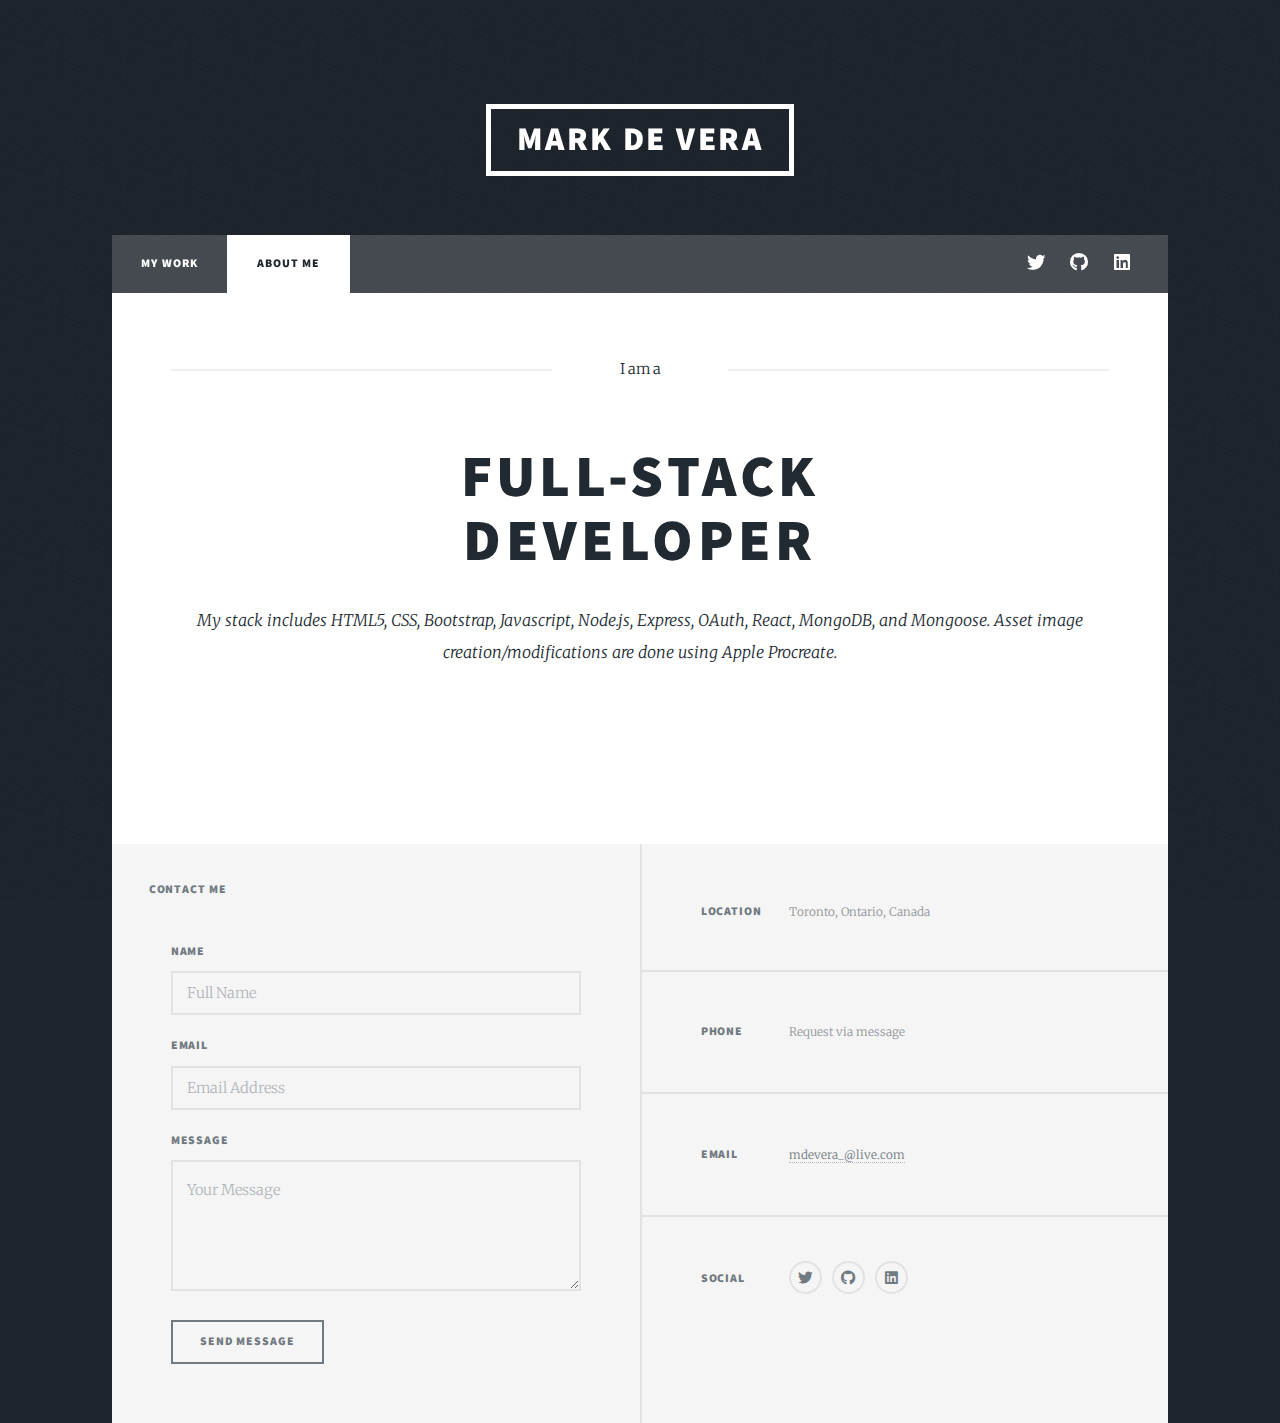
==== commit 090a3094: "Update aboutme.html" ====
--- a/aboutme.html
+++ b/aboutme.html
@@ -42,9 +42,9 @@
 							<section class="post">
 								<header class="major">
 									<span class="date">I am a</span>
-									<h1>Front End<br />
+									<h1>Full-Stack<br />
 									Developer</h1>
-									<p>My stack includes HTML5, CSS, Bootstrap, Javascript, Node.js, Express, OAuth, React, MongoDB, and Mongoose. Asset image creation/modifications are done using Apple Procreate. I have no intention to stop my learning.</p>
+									<p>My stack includes HTML5, CSS, Bootstrap, Javascript, Node.js, Express, OAuth, React, MongoDB, and Mongoose. Asset image creation/modifications are done using Apple Procreate.</p>
 								</header>
 								<div class="image main"><img src="images/prof2.jpg" alt="" /></div>
 								<p>
